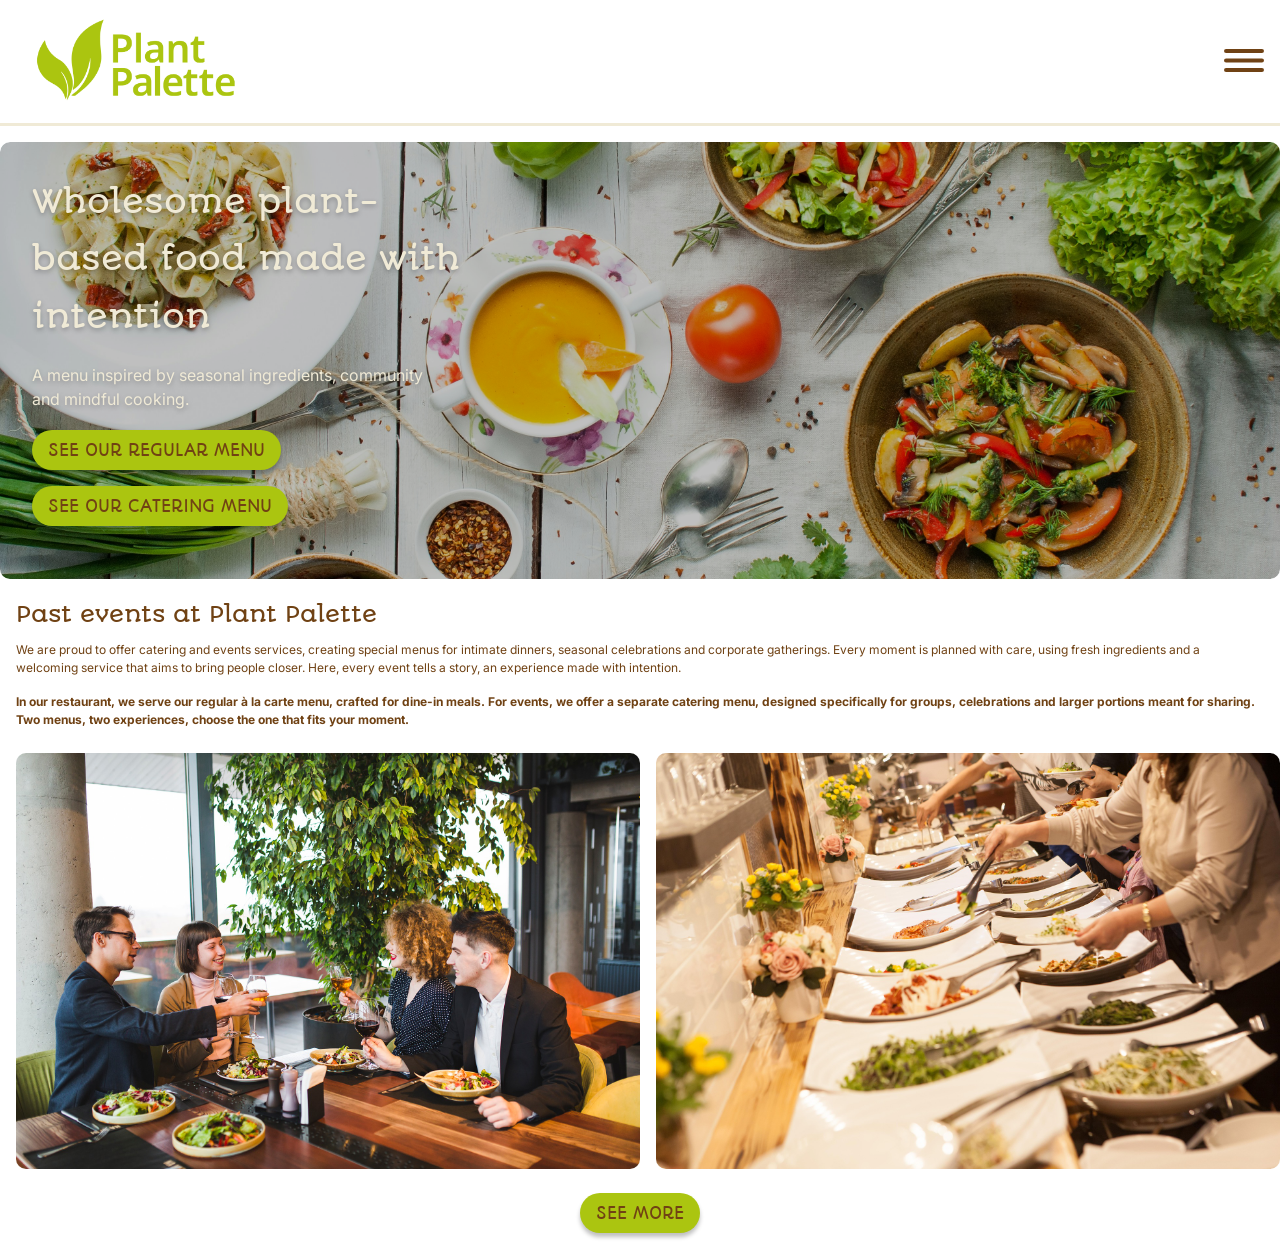
==== index.html @ b38b8239 "events home section with images, texts and button" ====
<!DOCTYPE html>
<html lang="en">
<head>
    <meta charset="UTF-8">
    <meta name="viewport" content="width=device-width, initial-scale=1.0">

    <!-- Fonts from Google Fonts - Autour One and Inter -->
     <link rel="preconnect" href="https://fonts.googleapis.com">
<link rel="preconnect" href="https://fonts.gstatic.com" crossorigin>
<link href="https://fonts.googleapis.com/css2?family=Autour+One&family=Inter:ital,opsz,wght@0,14..32,100..900;1,14..32,100..900&display=swap" rel="stylesheet">

    <!-- CSS Link -->
     <link rel="stylesheet" href="css/main.css">

    <title>Home Page</title>
</head>
<body>
    <!-- HEADER
     LOGO + HAMBURGUER + LINE SECTION DIVIDER 
     -->
    <!-- Organazing the Header Menu for Mobile First wich is a Hamburguer Menu Icon to open the dropdown to the menu for mvoile, the icon I did on Figma as SVG as well the x-button to close the hambuguer -->
    <header class="site-header"> <!-- This is the class for the whole header -->
        <!-- I didn't know how to create the dropdown for my hamburguer menu, so I asked AI and I was insecure because she said to use a checkbox, and then I search on Google other options using details and summary and other one using buttons and a href. I didn't know any either, and I tried the checkbox before and worked exatcly in the way that I wanted, so I keep it.
        What I understand was: it is a box to check something, but on CSS I'll gonna hide the checkbox to do not click on a box, and I gonna label the hamburguer to click and show the dropdown box, and label the "x" to close the dropdown, and I'll style the colour, corners, etc to look like more similar to mine.
        I'm not trying many things this time, what works for me in the way that I want, and if I am understanding the process, I will keep, I hope I would be safe. -->

        <!-- DROPDOWN MENU - HAMBURGUER AND X -->
         <input type="checkbox" id="dropdown-box" class="dropdown-checkbox">

        <!-- Div for the top of the header of the page, when it is logo and the hamburguer icon -->
        <div class="header-top">
            <!-- LOGO -->
             <a href="index.html" class="logo">
                <img src="assets/images/logo-plantpalette.png" alt="Plant Palette Green Logo">
             </a>

            <!-- Hamburguer ICON - for the mobile's menu -->
              <label for="dropdown-box" class="dropdown-open">
                <img src="assets/icons/hamburguer-menu-icon.svg" alt="Hamburguer Icon to open the mobile's menu">
              </label>
        </div>

            <!-- MENU MOBILE -->
             <nav class="mobile-nav">
                <!-- X ICON to close the dropdown that I opened using the hamburguer -->
                 <label for="dropdown-box" class="dropdown-close">
                    <img src="assets/icons/x-button.svg" alt="X Button to close the dropdown menu">
                 </label>

                 <!-- List for the Navigation Menu properly -->
                  <ul>
                    <li><a href="index.html">Home</a></li>
                    <li><a href="#">About</a></li>
                    <li><a href="menu.html">Our Menu</a></li>
                    <li><a href="catering-events.html">Catering & Events</a></li>
                    <li><a href="#">Contact</a></li>
                    <!-- Pages that I put # it is pages that I have in the Menu but they're not designed. The other ones, I linked to their own page. -->
                  </ul>
             </nav>
    </header>

    <!-- HERO BANNER SECTION
     Image Hero + Overlay Black with Opacity + Text on the image + 2 buttons to go to menu page and catering page -->
    <section class="hero">
        <!-- Image of the Hero -->
             <img src="assets/images/hero-home.jpg" alt="A white woden table fill of lots of healthy food bowl and salads and soup and some vegetables">
             
        <div class="hero-content">
    
            <!-- Text of the Hero -->
            <h1>Wholesome plant-based food made with intention</h1>
            <p>A menu inspired by seasonal ingredients, community and mindful cooking.</p>

            <!-- Buttons of the Hero -->
            <div class="hero-buttons">
                <a href="menu.html" class="btn-menu">SEE OUR REGULAR MENU</a>
                <a href="catering-events.html" class="btn-catering">SEE OUR CATERING MENU</a>
            </div>
        </div>
    </section>

    <!-- EVENTS SECTION -->
    <section class="events-section">
        <h2>Past events at Plant Palette</h2>
        <!-- These paragraphs are exceptionally small (12px) -->
        <p class="events-text-regular">We are proud to offer catering and events services, creating special menus for intimate dinners, seasonal celebrations and corporate gatherings. Every moment is planned with care, using fresh ingredients and a welcoming service that aims to bring people closer. Here, every event tells a story, an experience made with intention.</p>
        <p class="events-text-bold">In our restaurant, we serve our regular à la carte menu, crafted for dine-in meals. For events, we offer a separate catering menu, designed specifically for groups, celebrations and larger portions meant for sharing. Two menus, two experiences, choose the one that fits your moment.</p>

        <!-- Images for Events Section -->
         <div class="events-images">
            <img src="assets/images/catering-events1.jpg" alt="A corporate gathering with four people in a wodden table with plates of food">
            <img src="assets/images/catering-events2.jpg" alt="A white table with glass and some entrees plates">
         </div>

        <!-- Button for Events Section -->
        <div class="events-btn-wrapper">
        <a href="catering-events.html" class="btn-events">See more</a>
        </div>
    </section>
</body>
</html>
---- css/main.css ----
/* http://meyerweb.com/eric/tools/css/reset/ 
   v2.0 | 20110126
   License: none (public domain)
*/

html, body, div, span, applet, object, iframe,
h1, h2, h3, h4, h5, h6, p, blockquote, pre,
a, abbr, acronym, address, big, cite, code,
del, dfn, em, img, ins, kbd, q, s, samp,
small, strike, strong, sub, sup, tt, var,
b, u, i, center,
dl, dt, dd, ol, ul, li,
fieldset, form, label, legend,
table, caption, tbody, tfoot, thead, tr, th, td,
article, aside, canvas, details, embed, 
figure, figcaption, footer, header, hgroup, 
menu, nav, output, ruby, section, summary,
time, mark, audio, video {
	margin: 0;
	padding: 0;
	border: 0;
	font-size: 100%;
	font: inherit;
	vertical-align: baseline;
}
/* HTML5 display-role reset for older browsers */
article, aside, details, figcaption, figure, 
footer, header, hgroup, menu, nav, section {
	display: block;
}
body {
	line-height: 1;
}
ol, ul {
	list-style: none;
}
blockquote, q {
	quotes: none;
}
blockquote:before, blockquote:after,
q:before, q:after {
	content: '';
	content: none;
}
table {
	border-collapse: collapse;
	border-spacing: 0;
}
/***********************
END OF CSS RESET  
************************/

/* MY STYLING */
/* I gonna start stablishing the root to create the colour palette that I used on Figma and the fonts and sizes to try to maintain a pattern for the website */
:root{
    /* MY COLOURS */
    --eggplant: #8C3573;
    --avocado: #ABC510;
    --pumpkin: #FF991C;
    --beige: #F0EAD6;
    --brown: #704214;

    /* MY FONTS (FAMILIES) */
    --font-heading: "Autour One", serif;
    --font-body: "Inter", sans-serif;

    /* FONT SIZES (for Mobile Version) based on my Figma Design
    I found the values in px on Figma and I converted in a Website that I found on Google to put them into rem */
    /* HEADING SIZES */
    --fs-h1: 2rem; /* 32px */
    --fs-h2: 1.375rem; /* 22px */
    --fs-h3: 1.25rem; /* 20px */
    --fs-h4: 1rem; /* 16px */

    /* BODY TEXT SIZES */
    --fs-body: 1rem; /* 16px */ /* For some paragraphs because varies based on the size of the screen */
    --fs-body-small: 0.75rem; /* 12px */

    /* BUTTON SIZES */
    --fs-button: 1rem; /* 16px */ /* There are some buttons in my page what I needed to put smaller that's why there're 2 different sizes of the font-button */
    --fs-button-small: 0.75rem; /* 12px */
}

/* Setting the sizes and colours, the characteristics of the text based on my Figma design */
body{
    font-family: var(--font-body);
    font-size: var(--fs-body);
    color: var(--brown);
    background-color: white;
}

h1{ /* The H1 I just used for the text in the overlay for the hero banner image */
    font-family: var(--font-heading);
    font-size: var(--fs-h1);
    color: var(--beige);
}

/* Most of the others "h" is brown, but there are some specific points that is beige, and for this I gonna do in the point specifically, but since most of them are brown i gonna set it up as brown */
h2{
    font-family: var(--font-heading);
    font-size: var(--fs-h2);
    color: var(--brown);
}

h3{
    font-family: var(--font-heading);
    font-size: var(--fs-h3);
    color: var(--brown);
}

h4{
    font-family: var(--font-heading);
    font-size: var(--fs-h4);
    color: var(--brown);
}

/* I have 2 different types of paragraphs, in some cases they're body-small and other cases they're just body. I choose to put as body (16px) to pick the specific sections that I used 12px to change in that section  */
p{
    font-family: var(--font-body);
    font-size: var(--fs-body);
    color: var(--brown);
}

/* HEADER - MENU NAV */
/* Styling the Dropdown Menu */
.dropdown-checkbox{
    display: none; /* To hide the checkbox */
}

.header-top{
    display: flex; /* To put the items in a row because flex as a default is a row. So at this point the logo and the hamburguer are in the same row */
    justify-content: space-between;
    align-items: center;
    padding: 1rem;
}

.dropdown-open img{ /* Adjusting the size of the hamburguer icon */
    width: 40px;
    height: auto;
    cursor: pointer;
}

.logo img{ /* Adjusting the size of the logo */
    width: 240px;
    height: auto;
}

/* Setting the nav-menu "inside" of the hamburguer with it own features like colours and text */
.mobile-nav{
    position: fixed; /* This is to fix the menu to do not scroll with the page */
    top: -100%; /* starts out of the screen and comes from the top like "hidding" */
    right: 0; /* to maintain it on the right side because the icon is there */
    width: 40%; /* the size of the box */
    height: auto; /* Adjust automatically based on the text inside */
    background-color: var(--brown);
    padding: 2rem 1.5rem;
    display: flex;
    flex-direction: column;
    gap: 1.5rem;
    transition: top 0.3s ease-in-out; /* top means the transition comes from the top sliding vertically */
    z-index: 999999; /* When I finished my Hero Section and tried the hamburguer, it was behind the hero, so I put a z-index in a higher number to tell that menu is in front of everything in the world */
}

#dropdown-box:checked ~ .mobile-nav { /* This means when this id is checked the dropdown has to show the sibling .mobile-nav which comes after the dropdown-box. It's like: when the checkbox is checked, slect the sibiling .mobile-nav to appear */
    top: 0; /* The direction of the menu. Here I have to say that the top that I hidded above (top: -100%) needs to come and show from and stayed at the top */
}

/* Adjusting the text of the nev inside of the box according to the Figma Design */
.mobile-nav ul li a{
    display: block; /* To make this thing behaves like a block */
    color: var(--beige);
    font-family: var(--font-heading);
    font-size: var(--fs-h4);
    text-decoration: none; /* To remove the underline default for nav links */
    text-transform: uppercase;
    padding: 1rem 0; /* The space between the elements inside of the box */
    border-bottom: 2px solid var(--beige); /* The lines between the text like I have in my design */
    text-align: left;
}

.mobile-nav {
    border-radius: 0 0 8px 8px; /* to put the border in the bottom of the box rounded */
}

.dropdown-close{
    display: flex;
    justify-content: flex-end;
    cursor: pointer; /* I noticed that just the X wasn't showing the little hand to indicate that's clicable, so I did the same thing that I did for the hamburguer */
}

header {
    border-bottom: 3px solid var(--beige); /* I have a line to divide the sections but this line belongs to the header because for me in the designer means finished the header to start the body of the website */
}


/* HERO BANNER SECTION */
.hero{
    position: relative; /* This is my reference point, that's why is relative, for the things that becomes after are relative to this one */
    width: 100%;
    overflow: hidden; /* To maintain everything inside of the border-radius just to avoid things scape */
    border-radius: 10px;
    margin-top: 1rem; /* To give some space between the section and the line of the header */
}

.hero img {
    width: 100%; /* to fill the whole space of the section */
    height: 437px; /* this values were based on my Figma design values */
    object-fit: cover; /* To fill the entire space even if it means to cut a little bit the image, maintain things proporcional */
    object-position: center; /* Once I did obect-fit:cover I have to tell how or where to cut, so this means to cut equally both sides */
    display: block;
    position: relative;
    z-index: 0;
}

/* HERO OVERLAY */
.hero::before{
    content: "";
    position: absolute; /* This absolute is related to the position:relative I did above */
    inset: 0;
    background-color: rgba(0, 0, 0, 0.25); /* Based on my Figma design my overlay is black with a 25% of opacity */
    z-index: 1; /* To keep the overlay in front of the image */
    border-radius: inherit; /* To pick the radius that I did before */
}

/* HERO TEXT */
.hero-content{
    position: absolute;
    inset: 0; /* To set the place of the element and tell where it is, but only works when has a position defined */
    z-index: 2;
    padding: 2rem;
}

.hero-content h1 {
    font-family: var(--font-heading);
    font-size: var(--fs-h1);
    line-height: 1.8; /* to give some space between lines */
    margin-bottom: 1rem; /* space between h1 and the p that comes after */
    color: var(--beige);
    max-width: 28rem; /* To avoid the text becames too wide */
    text-shadow: 0 2px 5px rgba(0, 0, 0, 0.25); /* To put the drop shadow as I have on Figma, my values are Y = 2, Blur = 5 and Black opacity in 25% */
}

.hero-content p {
    color: var(--beige);
    font-size: 1rem;
    line-height: 1.5;
    margin-bottom: 1.2rem; /* the space between the paragraph and the buttons that comes after */
    max-width: 26rem; /* To avoid the text becames too wide */
    text-shadow: 0 2px 5px rgba(0, 0, 0, 0.25); /* To put the drop shadow as I have on Figma, my values are Y = 2, Blur = 5 and Black opacity in 25% */
}

/* HERO BUTTONS */
.hero-buttons {
    display: flex;
    flex-direction: column; /* To adjust the buttons to become one above the other, it was one beside the other befor */
    gap: 1rem; /* the space between buttons */
}

.btn-menu,
.btn-catering {
    display: inline-block; /* To maintain the element in the same line to do not broke to another line instead */
    background-color: var(--avocado);
    color: var(--brown);
    padding: 0.75rem 1rem;
    width: fit-content; /* I tried to change the X axis on padding but didn't work so I did this to keep the size of the button accordingly to the text inside */
    border-radius: 50px;
    font-family: var(--font-heading);
    text-transform: uppercase; /* I know it's already uppercase on html but i prefer to be safe and organized */
    text-align: left;
    text-decoration: none;
    box-shadow: 0 4px 4px rgba(0,0,0,0.25);
}

.btn-menu:hover{
    background-color: var(--beige);
}

.btn-catering:hover{
    background-color: var(--beige);
}

/* PAST EVENTS AT PLANT PALETTE */
.events-section {
    padding: 1.5rem 1rem; /* This creates space in the top of the section and in the left and right side */
}

.events-section h2 {
    margin-bottom: 1rem; /* The space between the h2 and the p after */
}

.events-text-regular {
    font-size: var(--fs-body-small); /* This is the size of this exceptional paragraph (12px) */
    line-height: 1.5; /* I did this to enhance the readibility */
    margin-bottom: 1rem; /* The space between paragraphs */
    color: var(--brown); 
}

.events-text-bold {
    font-size: var(--fs-body-small); /* This is the size of this exceptional paragraph (12px) */
    font-weight: 700; /* This part of the paragraph is bold that's why I did 700 */
    line-height: 1.5;
    margin-bottom: 1.5rem; /* The space between the end of this paragraph and the picture */
    color: var(--brown);
}

/* I know in my prototypes I have an arrow in the both sides to indicate that would be a slide and the arrows supposed to be a button when you clicked slides to the others pictures, I kind knew I can do that with something in Bootstrap but I wasn't safe and also I was afraid to don't finish the whole assignment, so I choose to do the content properly and these details if I have time I'll include, but if I don't, at least I have mostly of my design coded */
.events-images {
    display: flex; /* To put the images beside each other */
    gap: 1rem;
    margin-bottom: 1.5rem;
}

.events-images img {
    width: 50%;
    height: auto;
    border-radius: 10px;
    object-fit: cover;
}

/* For the buttons I just copy and paste the previous one that I did before to maintain the pattern of them */
.btn-events {
    display: inline-block;
    background-color: var(--avocado);
    color: var(--brown);
    padding: 0.75rem 1rem;
    width: fit-content;
    border-radius: 50px;
    font-family: var(--font-heading);
    text-transform: uppercase;
    text-decoration: none;
    box-shadow: 0 4px 4px rgba(0,0,0,0.25); /* All of my buttons has a drop shadow with this values on Figma */
}

.btn-events:hover {
    background-color: var(--beige);
    color: var(--brown);
}

/* I tried to align the button in the center in the .btn-events but didn't work, I tried doing same thing on .events-section but made all the section centered as I imagined, so I choose to create a div on html to envolve just the buttons and align center like I did below */
.events-btn-wrapper{
    text-align: center;
}
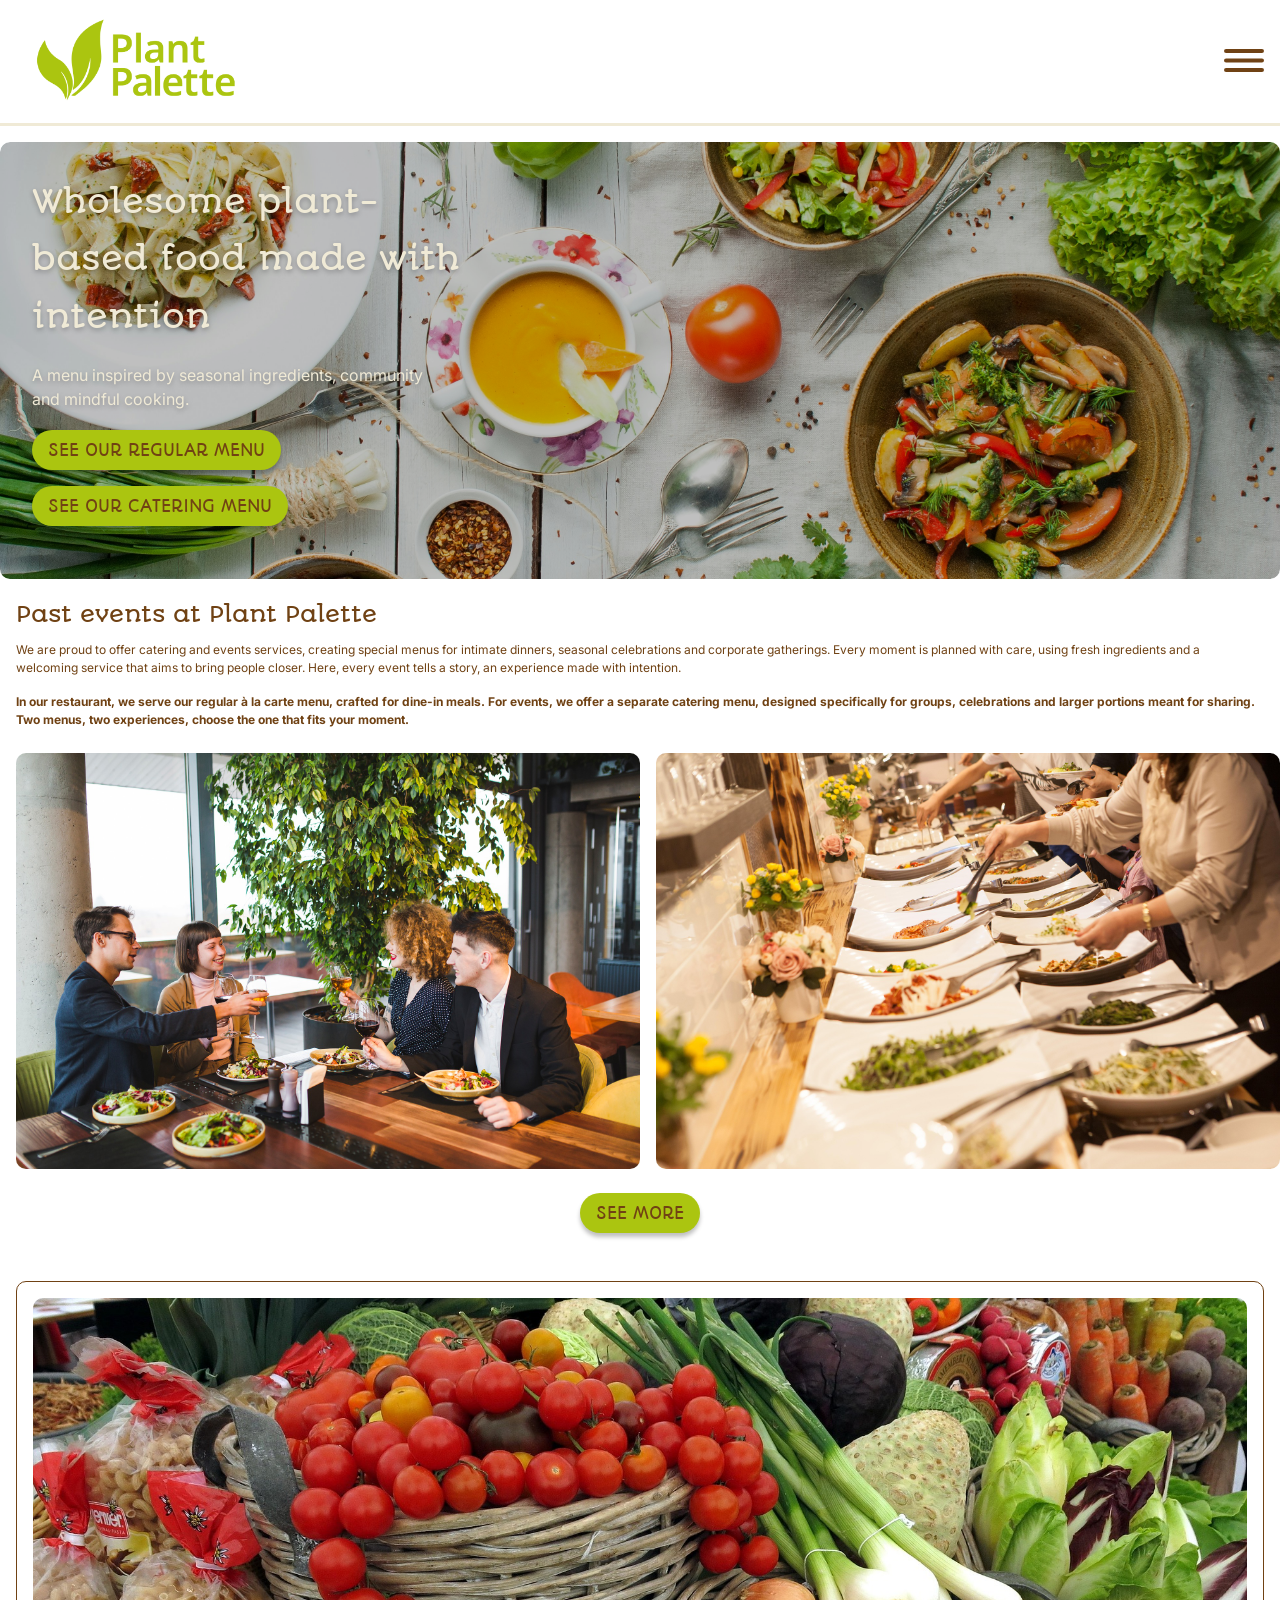
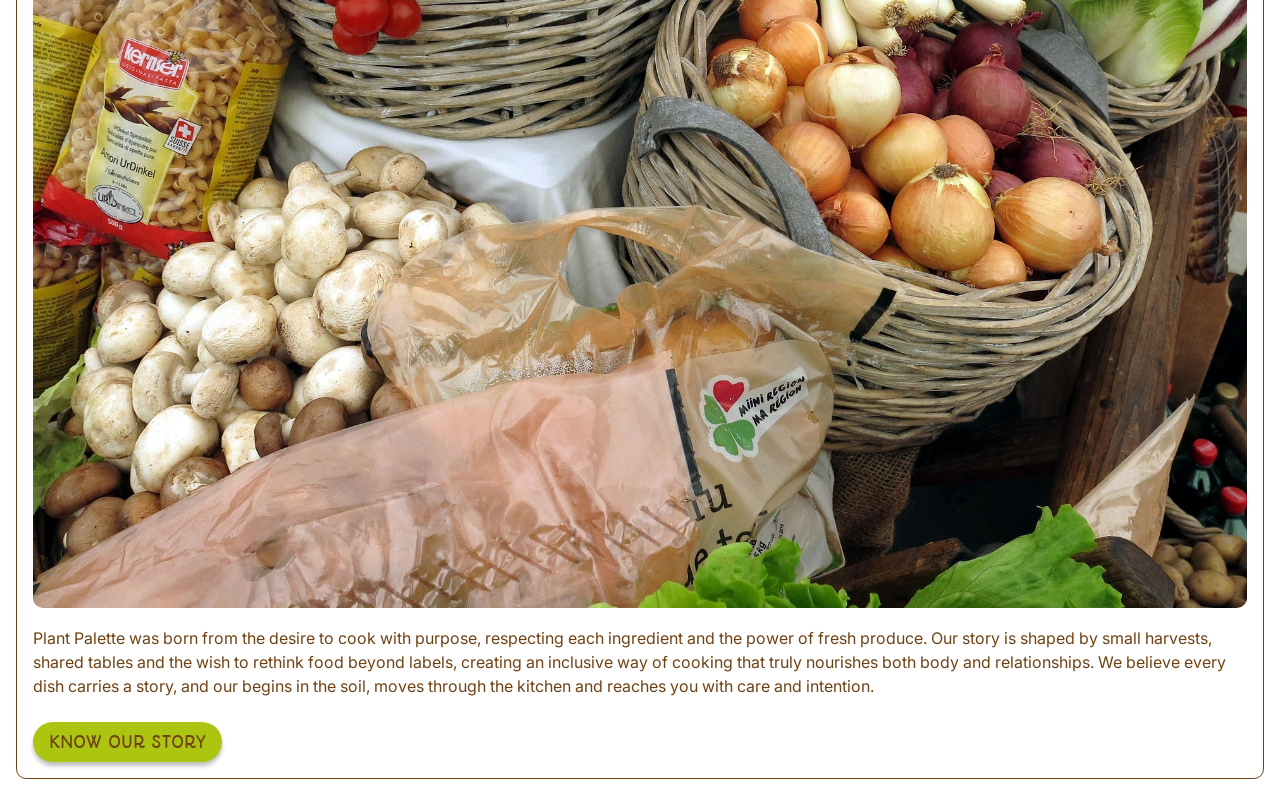
==== commit 0dccaeaa: "about box in the home page with an image and button inside a box" ====
--- a/index.html
+++ b/index.html
@@ -97,5 +97,18 @@
         <a href="catering-events.html" class="btn-events">See more</a>
         </div>
     </section>
+
+    <!-- ABOUT SECTION -->
+    <!-- There's no about page so the button that has in this section doesn't go anywhere, but this box is a "pretend" of a text to go to about if I had one -->
+    <section class="about-section">
+        <div class="about-box">
+            <img src="assets/images/about-image.jpg" alt="Fresh vegetables in baskets and plastic bags" class="about-image">
+
+            <p class="about-text">Plant Palette was born from the desire to cook with purpose, respecting each ingredient and the power of fresh produce. Our story is shaped by small harvests, shared tables and the wish to rethink food beyond labels, creating an inclusive way of cooking that truly nourishes both body and relationships. We believe every dish carries a story, and our begins in the soil, moves through the kitchen and reaches you with care and intention.</p>
+
+            <a href="#" class="btn-about">Know our story</a> <!-- There is a # because there's no about page so this button expecifically doesn't go to anywhere -->
+        </div>
+    </section>
+
 </body>
 </html>
--- a/css/main.css
+++ b/css/main.css
@@ -339,4 +339,49 @@
 /* I tried to align the button in the center in the .btn-events but didn't work, I tried doing same thing on .events-section but made all the section centered as I imagined, so I choose to create a div on html to envolve just the buttons and align center like I did below */
 .events-btn-wrapper{
     text-align: center;
+}
+
+/* ABOUT BOX
+There's no about page, but I did this box in the home pretending, like, if I have an about page this section is related to it. So I did a box, and inside this box an image telling about the producers, values and misson of the company very briefly and a button to go to the about if I had one */
+.about-section {
+    padding: 1.5rem 1rem;
+}
+
+.about-box {
+    border: 1px solid var(--brown);
+    border-radius: 10px;
+    padding: 1rem;
+}
+
+.about-image {
+    width: 100%;
+    height: auto;
+    border-radius: 10px;
+    margin-bottom: 1rem;
+    object-fit: cover;
+}
+
+.about-text {
+    font-size: var(--fs-body); /* The font that has 16px */
+    color: var(--brown);
+    line-height: 1.5; /* All these values I tried to keep the same. I don't remember what exactly I used on Figma, but here I'm just trying and which fits better I keep */
+    margin-bottom: 1.5rem;
+}
+
+.btn-about { /* The button I just copy and paste what I did before because they all the same */
+    display: inline-block; /* Tells the button to behave as an inline element, just use the space that they need to, without strethcing */
+    background-color: var(--avocado);
+    color: var(--brown);
+    padding: 0.75rem 1rem;
+    width: fit-content; /* I did this to maintain the button in the size of the text (content) inside. To fit the size based on the content */
+    border-radius: 50px;
+    font-family: var(--font-heading);
+    text-transform: uppercase;
+    text-decoration: none;
+    box-shadow: 0 4px 4px rgba(0,0,0,0.25); /* All of my buttons has a drop shadow with this values on Figma */
+}
+
+.btn-about:hover {
+    background-color: var(--beige);
+    color: var(--brown);
 }
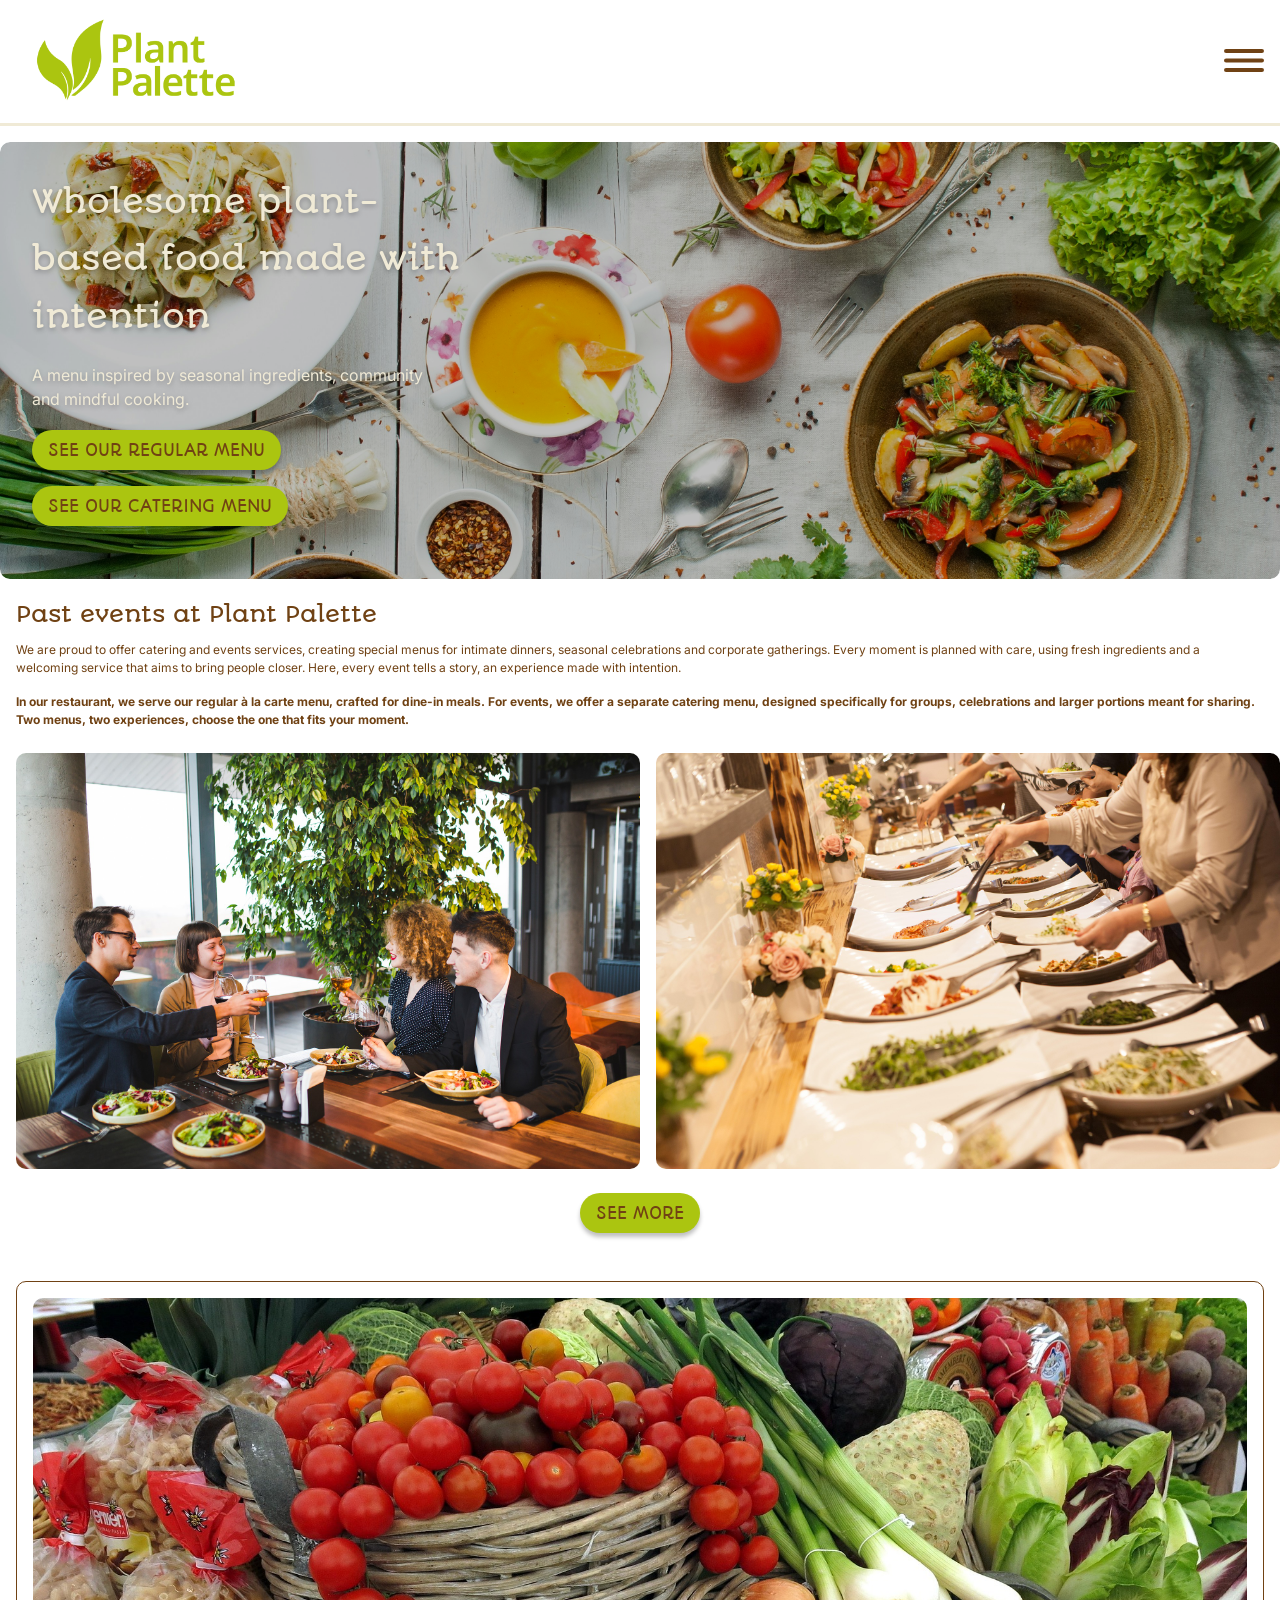
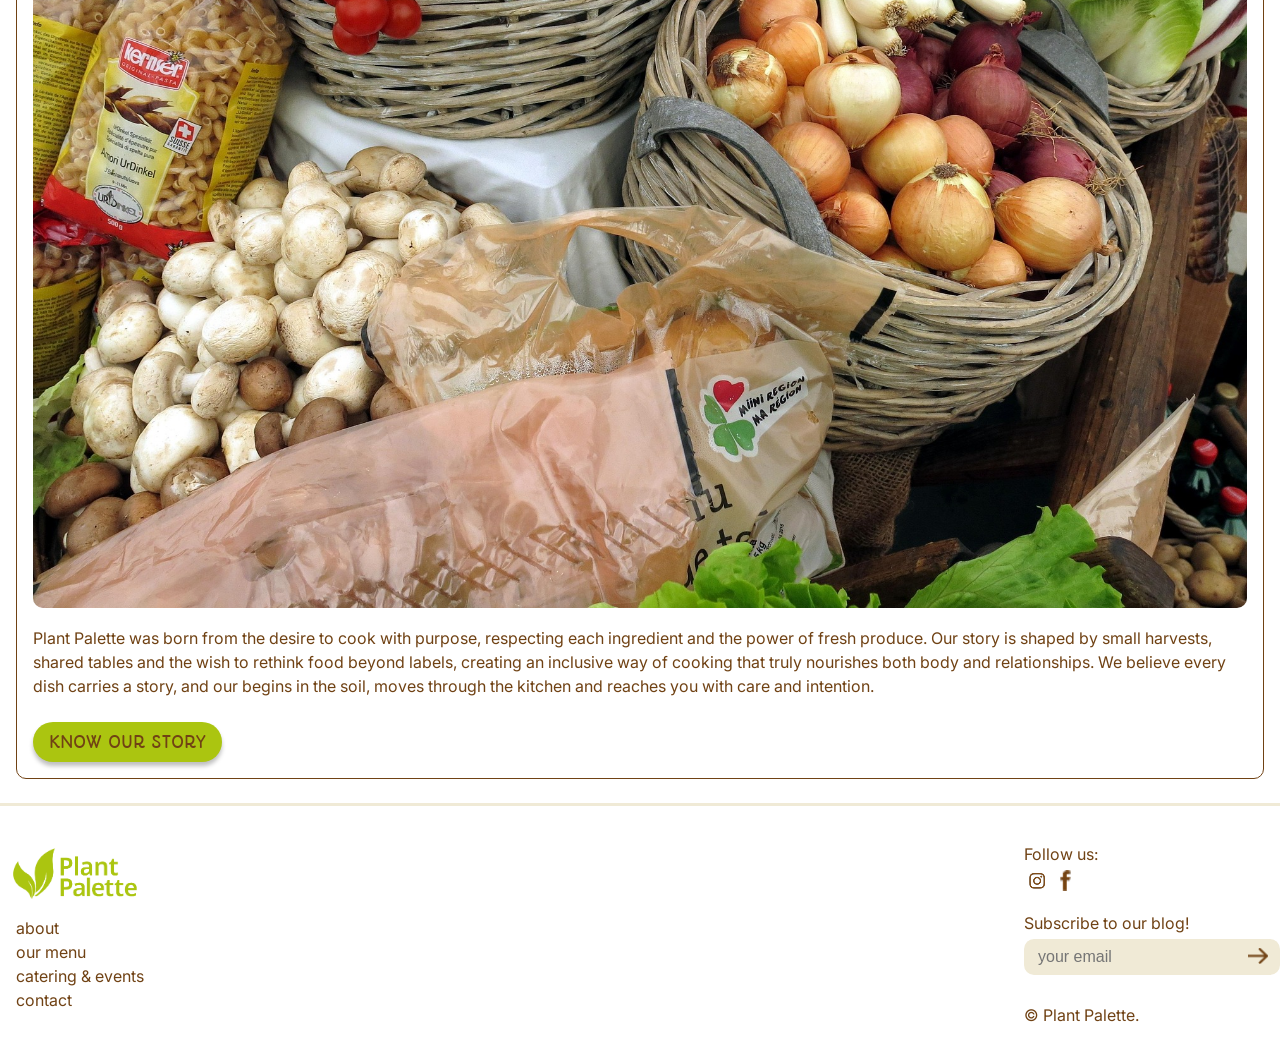
==== commit 717b1c3f: "footer section and I add new png icons from figma for social media icons and an arrow as a button" ====
--- a/index.html
+++ b/index.html
@@ -110,5 +110,51 @@
         </div>
     </section>
 
+    <footer class="footer">
+        <div class="footer-divider"></div> <!-- The line that I created to divide the sections -->
+
+        <div class="footer-content">
+            <!-- LEFT SIDE - FOOTER -->
+            <div class="footer-left">
+            <!-- Things that goes to the left size of the footer -->
+            <a href="index.html">
+            <img src="assets/images/logo-plantpalette.png" alt="Plant Palette Green Logo" class="footer-logo">
+            </a> <!-- I did this anchor tag envolving the image to linked the home page to the logo, so when you click in the logo goes to the home page -->
+
+            <nav class="footer-menu">
+                <!-- I don't have home on my Figma because the home is when you click in the logo -->
+                <a href="#">about</a>
+                <a href="menu.html">our menu</a>
+                <a href="catering-events.html">catering & events</a>
+                <a href="#">contact</a>
+                <!-- Pages that I put # it is pages that I have in the Menu but they're not designed. The other ones, I linked to their own page. -->
+            </nav>
+            </div>
+
+            <!-- RIGHT SIDE - FOOTER -->
+            <div class="footer-right">
+                <p class="footer-follow">Follow us:</p>
+
+                <div class="footer-social">
+                    <!-- Instagram Icon and Link -->
+                    <a href="https://www.instagram.com/" target="_blank"></a>
+                    <img src="assets/icons/instagram-icon.png" alt="Instagram brown icon" class="social-icon">
+                    <!-- Facebook Icon and Link -->
+                    <a href="https://www.facebook.com/" target="_blank"></a>
+                    <img src="assets/icons/facebook-icon.png" alt="Facebook brown icon" class="social-icon">
+                </div>
+
+                <!-- Subscribe bar -->
+                 <p class="footer-subscribe-title">Subscribe to our blog!</p>
+                 <div class="footer-subscribe-box">
+                    <input type="email" placeholder="your email" class="footer-input">
+                    <button class="footer-submit">
+                        <img src="assets/icons/arrow-btn.png" alt="Brown arrow to submit" class="arrow-icon">
+                    </button>
+                 </div>
+                 <p class="footer-copy">© Plant Palette.</p>
+            </div>
+        </div>
+    </footer>
 </body>
 </html>
--- a/css/main.css
+++ b/css/main.css
@@ -384,4 +384,101 @@
 .btn-about:hover {
     background-color: var(--beige);
     color: var(--brown);
+}
+
+/* FOOTER */
+/* The line to divide the sections */
+.footer-divider{
+    border-bottom: 3px solid var(--beige); /* The same I did in the header because it's the same line */
+    margin-bottom: 1.5rem; /* To create some space between the line and the content in the footer */
+}
+
+/* LEFT SIDE - FOOTER */
+.footer-logo {
+    width: 150px; /* I tried the sizes manually and what looks similar I keep */
+    height: auto;
+    margin-bottom: 1rem;
+}
+
+.footer-menu a {
+    display: block; /* to make one after another */
+    font-size: 16px;
+    color: var(--brown);
+    text-decoration: none;
+    margin-bottom: 0.5rem;
+    margin-left: 1rem; /* To align a little bit in the right with the logo image */
+    transition: color 0.3s ease; /* To animate a little bit the hover state when the mouse comes and smoothly transition from brown to green */
+}
+
+.footer-menu a:hover {
+    color: var(--avocado); /* hover green */
+}
+
+/* RIGHT SIDE - FOOTER */
+.footer-follow {
+    color: var(--brown);
+    font-size: var(--fs-body);
+    margin-bottom: 0.5rem;
+}
+
+.footer-social {
+    display: flex;
+    gap: 0.2rem; /* The space between the icons*/
+    margin-bottom: 1.5rem;
+}
+
+.social-icon {
+    width: 21px;
+    height: auto;
+    cursor: pointer;
+    transition: opacity 0.3s ease; /* I did this transition when the hover is activated the opacity reduces a little bit */
+}
+
+.social-icon:hover {
+    opacity: 0.7;
+}
+
+.footer-subscribe-title {
+    color: var(--brown);
+    font-size: var(--fs-body);
+    margin-bottom: 0.5rem;
+}
+
+.footer-subscribe-box {
+    background-color: var(--beige);
+    border-radius: 10px;
+    padding: 0.5rem 0.75rem;
+    display: flex; /* To put my input and my arrow button beside each other */
+    align-items: center;
+    gap: 0.5rem;
+    width: fit-content;
+    margin-bottom: 2rem;
+}
+
+.footer-input {
+    border: none;
+    background: transparent; /* To make the box of the input of the email transparent to use just the beige box as the input box */
+    font-size: var(--fs-body);
+    outline: none;
+}
+
+.footer-submit { /* To remove the box around the arrow to keep just the brown arrow as a button to submit the form */
+    background: none; 
+    border: none;
+    cursor: pointer;
+    padding: 0;
+}
+
+.arrow-icon {
+    width: 20px; 
+    height: auto;
+}
+
+/* Putting them beside each other */
+.footer-content {
+    display: flex; /* To put them in the same row beside each other according left and right side as I did to organize my divs on html */
+    justify-content: space-between;
+    align-items: flex-start;
+    gap: 1rem;
+    padding: 1rem 0;
 }
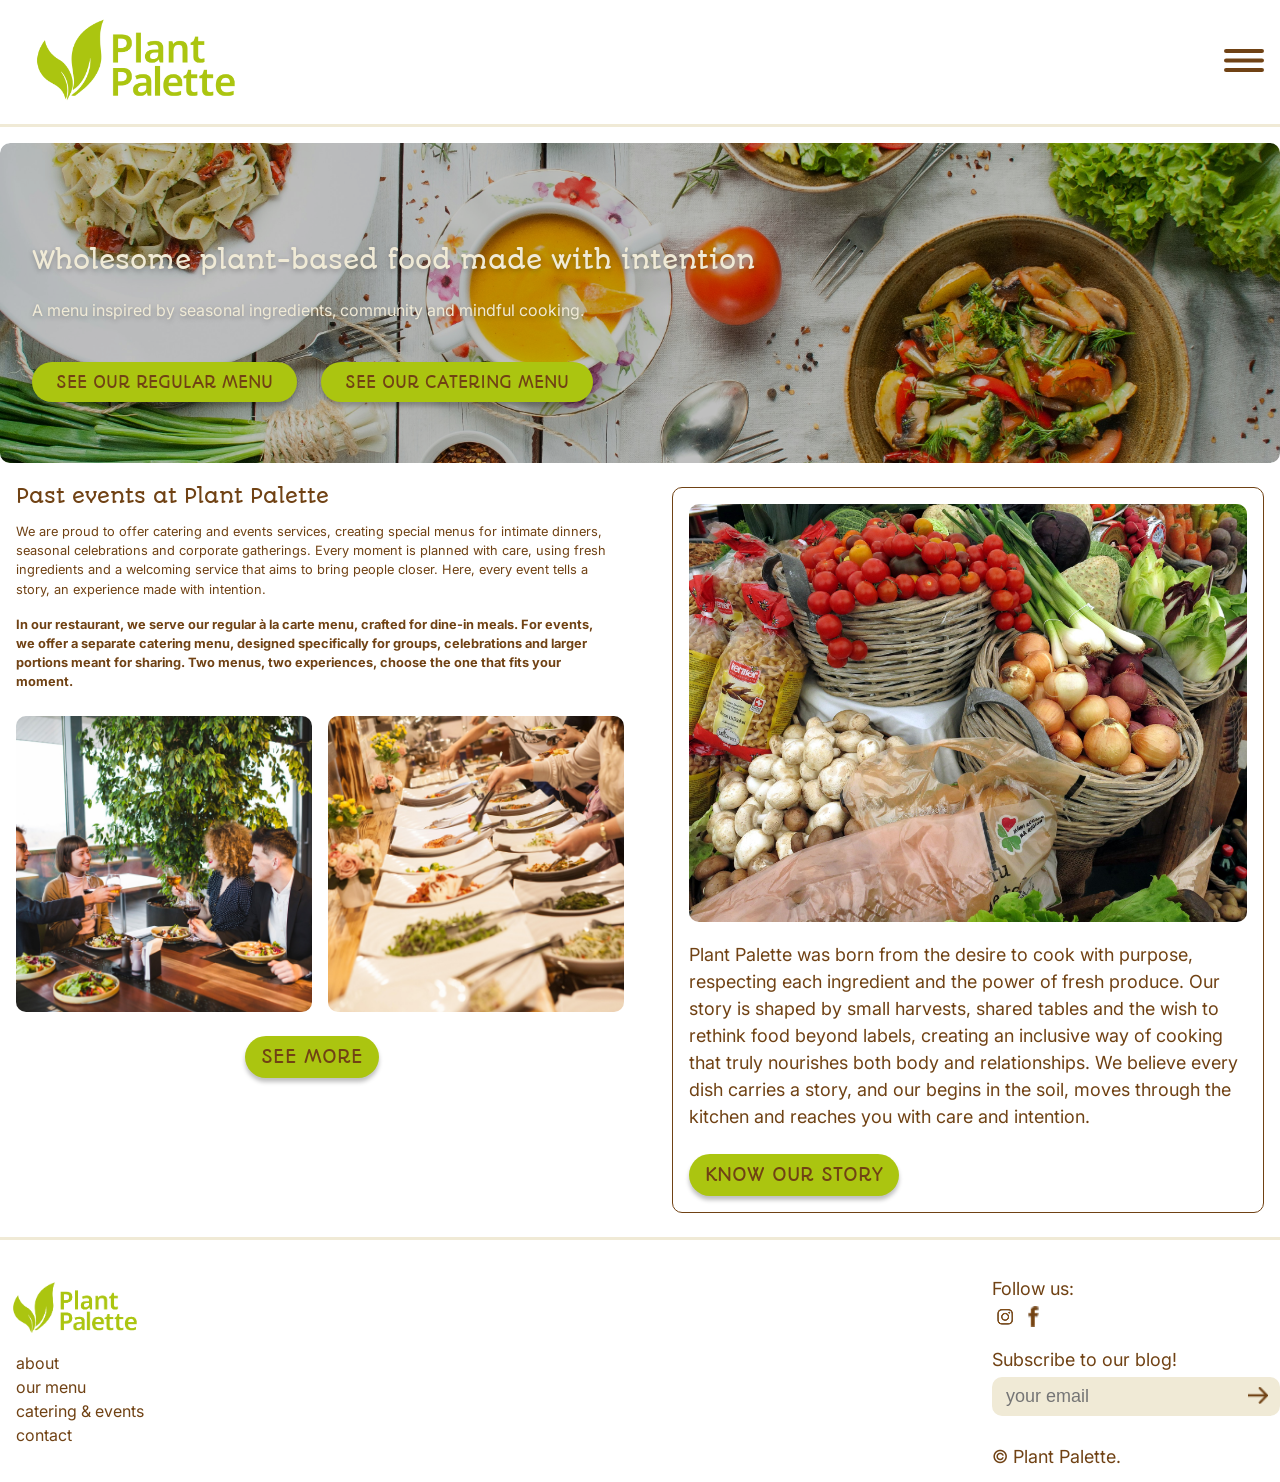
==== commit 37ba528e: "2nd column for the about section in the event-about grid" ====
--- a/index.html
+++ b/index.html
@@ -79,7 +79,9 @@
         </div>
     </section>
 
-    <!-- EVENTS SECTION -->
+    <!-- EVENTS + ABOUT SECTION -->
+     <!-- When I was doing the media query for tablet I had a tough moment to grid in 2 columns both, so I did a wrapper to join both in the same section and menage this -->
+    <section class="events-about-wrapper">
     <section class="events-section">
         <h2>Past events at Plant Palette</h2>
         <!-- These paragraphs are exceptionally small (12px) -->
@@ -109,7 +111,9 @@
             <a href="#" class="btn-about">Know our story</a> <!-- There is a # because there's no about page so this button expecifically doesn't go to anywhere -->
         </div>
     </section>
+    </section>
 
+    <!-- FOOTER MENU -->
     <footer class="footer">
         <div class="footer-divider"></div> <!-- The line that I created to divide the sections -->
 
--- a/css/main.css
+++ b/css/main.css
@@ -481,4 +481,519 @@
     align-items: flex-start;
     gap: 1rem;
     padding: 1rem 0;
+}
+
+/**************
+   MENU PAGE
+***************/
+/* HERO SECTION */
+.menu-hero {
+    padding: 0 1rem; /* some space on the left and right side */
+    margin-top: 1rem; /* space in the top of the image, between the end of the line and the beginning of the image */
+}
+
+.menu-hero-image {
+    width: 100%;
+    height: 437px;/* I found this value on my figma design. At first didn't work because the image was kind of distorted, so I did object-fit to cut the image as need to fit in the size that I wanted to */
+    object-fit: cover;
+    border-radius: 10px; 
+    display: block;
+}
+
+/* MENU SECTION
+TITLE AND SUBTITLE 
+ICONS */
+.menu-section {
+    padding: 0 1rem; /* spaces on the left and right */
+    margin-top: 1.5rem;
+}
+
+.menu-subtitle {
+    text-align: center;
+    font-size: var(--fs-h2);
+    color: var(--brown);
+    margin-bottom: 1rem;
+}
+
+.menu-title {
+    font-size: var(--fs-h1); 
+    color: var(--brown);
+    margin-bottom: 1rem;
+    text-align: left; /* It was already aligned to the left but I prefer to put just to be safe, something could happens in coding and scares me so I prefer to be safe than sorry */
+}
+
+/* ICONS ROW PART */
+.menu-icons-row {
+    display: flex;
+    flex-direction: column; /* to put the icons in like two of them in one line, and the other two below */
+    gap: 0.5rem;
+}
+
+.menu-icons-line {
+    display: flex;
+    gap: 1rem;
+    margin-bottom: 0.5rem; /* space between the lines of the icons */
+}
+
+.menu-icon-item,
+.menu-icon-item2 {
+    display: flex;
+    align-items: center;
+    gap: 0.25rem;
+}
+
+.menu-icon-item img {
+    width: 30px;   /* I choose the value based on what looks similar to me */
+    height: auto;
+}
+
+.menu-icon-item2 img { /* Also I created a different class for the group of gf and nf because on my Figma this ones are smaller than the others, so they're not the same size, so to adjust this manually I prefered to separate them in different classes */
+    width: 39px;   /* I choose the value based on what looks similar to me. */
+    height: auto;
+}
+
+.menu-icon-label {
+    font-size: var(--fs-body);
+    color: var(--brown);
+}
+
+/* MENU CARDS */
+/* CARD 1 */
+
+/* BOX OF THE CARD */
+.menu-card {
+    background-color: white;
+    border-radius: 10px;
+    padding: 1rem;
+    display: flex;
+    gap: 0.75rem;
+    box-shadow: 2px 2px 2px 4px rgba(242, 211, 181, 0.4); /* light beige based on the figma design. I was increasing/decreasing the px based on what looked similar to me and makes the box more noticeable */
+    margin-bottom: 1.5rem;
+    margin-top: 1.5rem;
+    margin-left: 1rem;
+    margin-right: 1rem; /* Sometimes my padding works for space on the left and right, but sometimes don't, also I never remember which value is what, I do them by trying and see what happens but it's hard to me to memorize so for this case I choose to put margin-left/right/top/bottom because it's more clear to me */
+}
+
+.menu-card-image-wrapper {
+    position: relative;
+}
+
+.menu-card-image {
+    width: 150px; /* I adjust according I thought was similar, trying different values until I found one that I liked */
+    height: 150px; /* same here but in my wireframes the images are more rectangle than square, but I couldn't figure it out so I did as a square because fits better to the box */
+    object-fit: cover;
+    border-radius: 10px; /* Based on my figma design */
+}
+
+.menu-card-icons {
+    position: absolute;
+    top: 6px;
+    right: 6px;
+    display: flex;
+    gap: 0.2px; /* The space between the icons */
+    filter: drop-shadow(0px 4px 4px rgba(0,0,0,0.25)); /* To create the drop-shadow around the icons */
+}
+
+.menu-card-icons img {
+    width: 20px; /* The size of my icons were based on what I tought was similar to the wireframe */
+    height: auto;
+}
+
+.menu-card-content {
+    flex: 1; /* To fit the content in the spare space, like the image is in one side, and there's a space that need to occupy so that's what this does */
+    display: flex;
+    flex-direction: column; /* to adjust the content in two columns, when the text is in a vertical column in the right side of the box */
+    justify-content: space-evenly; /* distributes the space equally, I think I used this on my figma that's why I did here */
+}
+
+.menu-card-title {
+    font-size: var(--fs-h4);
+    color: var(--brown);
+}
+
+.menu-card-description {
+    font-size: var(--fs-body); /* In my wireframes the font for the <p> is 12px but here it's too small so I kept that in 16px because looks better to me*/
+    color: var(--brown);
+    margin-top: 0.25rem;
+}
+
+.menu-card-info {
+    display: flex; /* To put the calories and price in the same line */
+    justify-content: space-between;
+    align-items: center;
+}
+
+.menu-card-calories {
+    font-size: var(--fs-body);
+    color: var(--brown);
+}
+
+.menu-card-price {
+    font-size: var(--fs-body);
+    font-weight: 700;
+    color: var(--pumpkin);
+}
+
+/* Vegan Icon for the Card2 because the size of the vegan icon is different than the others I don't know why */
+.menu-card-icons img:first-child{
+    width: 16px;
+    height: auto;
+}
+
+/* BUTTON BACK
+I copied the properties from the others buttons here and just changed the class to apply the tags properly */
+.menu-back-btn { /* The button I just copy and paste what I did before because they all the same */
+    display: block; /* Fot the other buttons was inline-block but for this I did block because I wanted to align center using margin: auto to put the button in the center of the page */
+    margin: 1rem auto;
+    background-color: var(--avocado);
+    color: var(--brown);
+    padding: 0.75rem 2.5rem; /* I changed the padding to increase the size in the x axis for the button to look like more to the button in the wireframe */
+    width: fit-content; /* I did this to maintain the button in the size of the text (content) inside. To fit the size based on the content */
+    border-radius: 50px;
+    font-family: var(--font-heading);
+    text-transform: uppercase;
+    text-decoration: none;
+    box-shadow: 0 4px 4px rgba(0,0,0,0.25); /* All of my buttons has a drop shadow with this values on Figma */
+}
+
+.menu-back-btn:hover{
+    background-color: var(--beige);
+    color: var(--brown);
+}
+
+/**************************
+   CATERING & EVENTS PAGE
+***************************/
+/* HERO SECTION - Beige Background and Titles and descriptive text */
+.catering-hero {
+    background-color: var(--beige); /* the beige rectangle behind the text */
+    padding: 3rem 1.5rem; /* the space inside of the beige rectangle */
+}
+
+/* Catering & Events */
+.catering-title {
+    font-size: var(--fs-h1);
+    color: var(--brown);
+    margin-bottom: 1.5rem;
+}
+
+.catering-intro {
+    font-size: var(--fs-body);
+    color: var(--brown);
+    margin-bottom: 2rem;
+}
+
+/* How it works */
+.catering-subtitle {
+    font-size: var(--fs-h2);
+    color: var(--brown);
+    margin-bottom: 1.5rem;
+}
+
+.catering-option {
+    margin-bottom: 1.5rem;
+}
+
+.catering-option-title {
+    font-weight: 700;
+    font-size: var(--fs-body);
+    color: var(--brown);
+    margin-bottom: 0.25rem;
+}
+
+.catering-option-text {
+    font-size: var(--fs-body);
+    color: var(--brown);
+}
+
+/* EVENT GALLERY SECTION */
+.event-gallery {
+    padding: 1.5rem 1rem; /* To give some space for the image on the left and right */
+}
+
+.event-gallery-image {
+    width: 100%;
+    border-radius: 10px; /* The corner radius I'm using the values that I have on Figma */
+    display: block;
+    margin-bottom: 1rem; /* The space between the end of the image and the button */
+}
+
+.event-gallery-btn { /* The button I just copy and paste what I did before because they all the same */
+    display: block;
+    width: fit-content; /* because the button is fitting with the content, it doesn't expand in the whole line, so helps the margin-left: auto works */
+    margin-left: auto; /* This is what makes the button goes to align to the right side of the image because, it is a block (display:block), so margin left push the button to the spare space */
+    background-color: var(--avocado);
+    color: var(--brown);
+    padding: 0.75rem 1rem;
+    border-radius: 50px;
+    font-family: var(--font-heading);
+    text-transform: uppercase;
+    text-decoration: none;
+    box-shadow: 0 4px 4px rgba(0,0,0,0.25);
+}
+
+.event-gallery-btn:hover {
+    background-color: var(--beige);
+    color: var(--brown);
+}
+
+/* 3rd SECTION - TESTIMONIALS AND PLANNING AN EVENT? */
+/* TESTIMONIALS PART */
+.event-testimonials {
+    background-color: var(--beige);
+    /* For this section I need two columns to put on the left the image and on the right the text and buttons, so I did grid and put 2 columns proporcionally (same size) */
+    display: grid;
+    grid-template-columns: 1fr 1fr;
+    gap: 1.5rem; /* the space between the columns */
+    /* I realized that I have a problem with things that uses grid loll, because in the midterm I remeber that was a section like this and I couldn't figure it out, and now the same, I noticed the background is not embracing the content inside. I tried height, padding, align stretch but none worked, so I left like this :( */
+}
+
+.event-testimonials-content{
+    background-color: var(--beige); /* I saw your comment in my midterm saying that I have to put things in a div to menage the content inside a grid. I don't know if I did right but I had this div just for the content, so I choose to put the same backgroud colour as I have above, and kind worked. As I said, I don't know if its correct but since I achieved the expected layout I'm happy ;p */
+}
+
+.event-testimonials-image {
+    /* The size of the image it was to narrow so instead of put width:100% I did the same size that I had on Figma */
+    width: 217px;
+    height: 100%;
+    object-fit: cover; /* Before to put this I did just the height in 100% but the image was weird so I put this to tell to cut the image based on the values that I have to maintain the quality of the image decent */
+    border-radius: 10px;
+    display: block;
+    margin-bottom: 1.5rem;
+}
+
+.event-testimonials-title {
+    font-size: var(--fs-h2);
+    color: var(--brown);
+    margin-bottom: 1rem;
+    margin-top: 1.5rem;
+}
+
+.event-testimonials-text {
+    font-size: var(--fs-body);
+    color: var(--brown);
+    margin-bottom: 1.5rem;
+}
+
+.event-testimonials-btn{
+    display: block; /* Fot the other buttons was inline-block but for this I did block because I wanted to align center using margin: auto to put the button in the center of the page */
+    /* margin: 1rem auto; */ /* there's no margin for this one because the button is aligned on the left not in the center */
+    background-color: var(--avocado);
+    color: var(--brown);
+    padding: 0.75rem 1rem; /* I changed the padding to increase the size in the x axis for the button to look like more to the button in the wireframe */
+    width: fit-content; /* I did this to maintain the button in the size of the text (content) inside. To fit the size based on the content */
+    border-radius: 50px;
+    font-family: var(--font-heading);
+    text-transform: uppercase;
+    text-decoration: none;
+    box-shadow: 0 4px 4px rgba(0,0,0,0.25); /* All of my buttons has a drop shadow with this values on Figma */
+}
+
+.event-testimonials-btn:hover {
+    background-color: var(--beige);
+    color: var(--brown);
+}
+
+/* PLANNING AN EVENT? PART */
+.event-planning-title {
+    font-size: var(--fs-h3);
+    color: var(--brown);
+    margin-bottom: 1rem;
+    margin-top: 2.5rem;
+}
+
+.event-planning-text {
+    font-size: var(--fs-body);
+    color: var(--brown);
+    margin-bottom: 1.5rem;
+}
+
+.event-planning-buttons {
+    display: flex; /* As a default flex is a row and both button are in the same line */
+    gap: 1rem;
+}
+
+.event-planning-btn1{
+    display: block; /* Fot the other buttons was inline-block but for this I did block because I wanted to align center using margin: auto to put the button in the center of the page */
+    /* margin: 1rem auto; */ /* there's no margin for this one because the button is aligned on the left not in the center */
+    background-color: var(--avocado);
+    color: var(--brown);
+    padding: 0.75rem 1.5rem; /* I changed the padding to increase the size in the x axis for the button to look like more to the button in the wireframe */
+    width: fit-content; /* I did this to maintain the button in the size of the text (content) inside. To fit the size based on the content */
+    border-radius: 50px;
+    font-family: var(--font-heading);
+    text-transform: uppercase;
+    text-decoration: none;
+    box-shadow: 0 4px 4px rgba(0,0,0,0.25); /* All of my buttons has a drop shadow with this values on Figma */
+    text-align: center; /* to align the text inside the button in the center of the button */
+}
+
+
+.event-planning-btn2{
+    display: block; /* Fot the other buttons was inline-block but for this I did block because I wanted to align center using margin: auto to put the button in the center of the page */
+    /* margin: 1rem auto; */ /* there's no margin for this one because the button is aligned on the left not in the center */
+    background-color: var(--avocado);
+    color: var(--brown);
+    padding: 0.75rem 2rem; /* I changed the padding to increase the size in the x axis for the button to look like more to the button in the wireframe */
+    width: fit-content; /* I did this to maintain the button in the size of the text (content) inside. To fit the size based on the content */
+    border-radius: 50px;
+    font-family: var(--font-heading);
+    text-transform: uppercase;
+    text-decoration: none;
+    box-shadow: 0 4px 4px rgba(0,0,0,0.25); /* All of my buttons has a drop shadow with this values on Figma */
+    /* These two below I asked AI for help because my "get a quote" button was broken in two lines and I didn't want this, so AI said this white-space: nowrap; don't allow the line broke, and after do this the text inside was too much in the top of the button, I tried text-align: center; but didn't work so I asked AI again and it said to adjust the line-height according my need, so I did */
+    white-space: nowrap;
+    line-height: 2.2;
+}
+
+
+.event-planning-btn1:hover {
+    background-color: var(--beige);
+    color: var(--brown);
+}
+
+.event-planning-btn2:hover {
+    background-color: var(--beige);
+    color: var(--brown);
+}
+
+/* 4TH SECTION - GATHER, CELEBRATE, ENJOY! */
+.gather-section {
+    padding: 1.5rem 1.5rem;
+}
+
+.gather-image-wrapper {
+    position: relative; /* allows overlay and the text comes on top of the image */
+}
+
+.gather-image {
+    width: 100%;
+    border-radius: 10px;
+    display: block;
+}
+
+.gather-overlay {
+    position: absolute;
+    inset: 0; /* this means top, bottom, left, right = 0 */
+    background-color: rgba(0, 0, 0, 0.25); /* The black overlay with 25% of opacity */
+    border-radius: 10px;
+}
+
+.gather-content {
+    position: absolute;
+    inset: 0;
+    padding: 1.5rem;
+    display: flex;
+    flex-direction: column;
+}
+
+.gather-title {
+    font-size: var(--fs-h3);
+    color: var(--beige);
+    margin-bottom: 1.5rem;
+    text-shadow: 0 2px 5px rgba(0, 0, 0, 0.25); /* To put the drop shadow as I have on Figma, my values are Y = 2, Blur = 5 and Black opacity in 25% */
+}
+
+.gather-text {
+    font-size: var(--fs-body);
+    color: var(--beige);
+    margin-bottom: 8rem; /* to adjust the space between the end of the paragraph to the begining of the cta */
+    text-shadow: 0 2px 5px rgba(0, 0, 0, 0.25); /* To put the drop shadow as I have on Figma, my values are Y = 2, Blur = 5 and Black opacity in 25% */
+}
+
+.gather-cta {
+    font-family: var(--font-body);
+    font-weight: bold;
+    color: var(--beige);
+    align-self: flex-end; /* pushes the text to the right side */
+    display: flex;
+    align-items: center;
+    gap: 0.25rem; /* space between text and arrow */
+}
+
+.gather-arrow {
+    width: 1rem;
+    height: auto;
+    display: inline-block;
+}
+
+/****************
+ MEDIA QUERIES
+*****************/
+/* TABLET */
+@media (min-width: 768px) {
+
+    /* Adjusting the sizes of the fonts */
+    :root {
+        --fs-h1: 1.5rem;
+        --fs-h2: 1.2rem;
+        --fs-h3: 1rem;
+        --fs-h4: 0.8rem;
+        --fs-body: 1.125rem;
+        --fs-body-small: 0.8rem;
+    }
+
+    /********************
+          HOME PAGE
+    *********************/
+    .hero img {
+        height: 320px; /* reducing the size of the image */
+    }
+
+    .hero-buttons {
+        flex-direction: row; /* Buttons in the same row, one beside the other*/
+        gap: 1.5rem;
+    }
+
+    .btn-menu,
+    .btn-catering { /* adjusting the buttons to fit the content to don't fill the whole width */
+        width: auto;
+        padding: 0.75rem 1.5rem;
+        font-size: var(--fs-button);
+    }
+
+    .hero-content h1 {
+    white-space: nowrap; /* To the h1 don't broke in more than one line */
+    margin-top: 4rem;
+}
+
+    .hero-content p {
+    white-space: nowrap; /* To maintain the paragraph in the same line */
+    margin-bottom: 2.5rem; /* space between end of paragraph to the buttons */
+}
+
+/* 2nd section: 2 columns */
+/* 1st column - events */
+    .events-about-wrapper {
+        display: grid;
+        grid-template-columns: 1fr 1fr;
+        gap: 2rem;
+    }
+
+    .events-section { /* This means like pick all of the direct child and put in the 1st column of the grid, so all of the elements inside of .events-section will occupy the 1st column */
+        grid-column: 1;
+    }
+
+    /* Adjusting the images to stay beside each other */
+    .events-images {
+        display: flex;
+        gap: 1rem;
+    }
+
+    .events-images img {
+        width: 50%;
+        aspect-ratio: 1; /* make the images as a square size */
+        object-fit: cover;
+        border-radius: 10px;
+    }
+
+    .events-btn-wrapper {
+        text-align: center; /* align the button in the middle of the two images */
+    }
+
+    /* 2nd column - about section */
+    .about-section {
+        grid-column: 2;
+        align-self: start;
+    }
 }
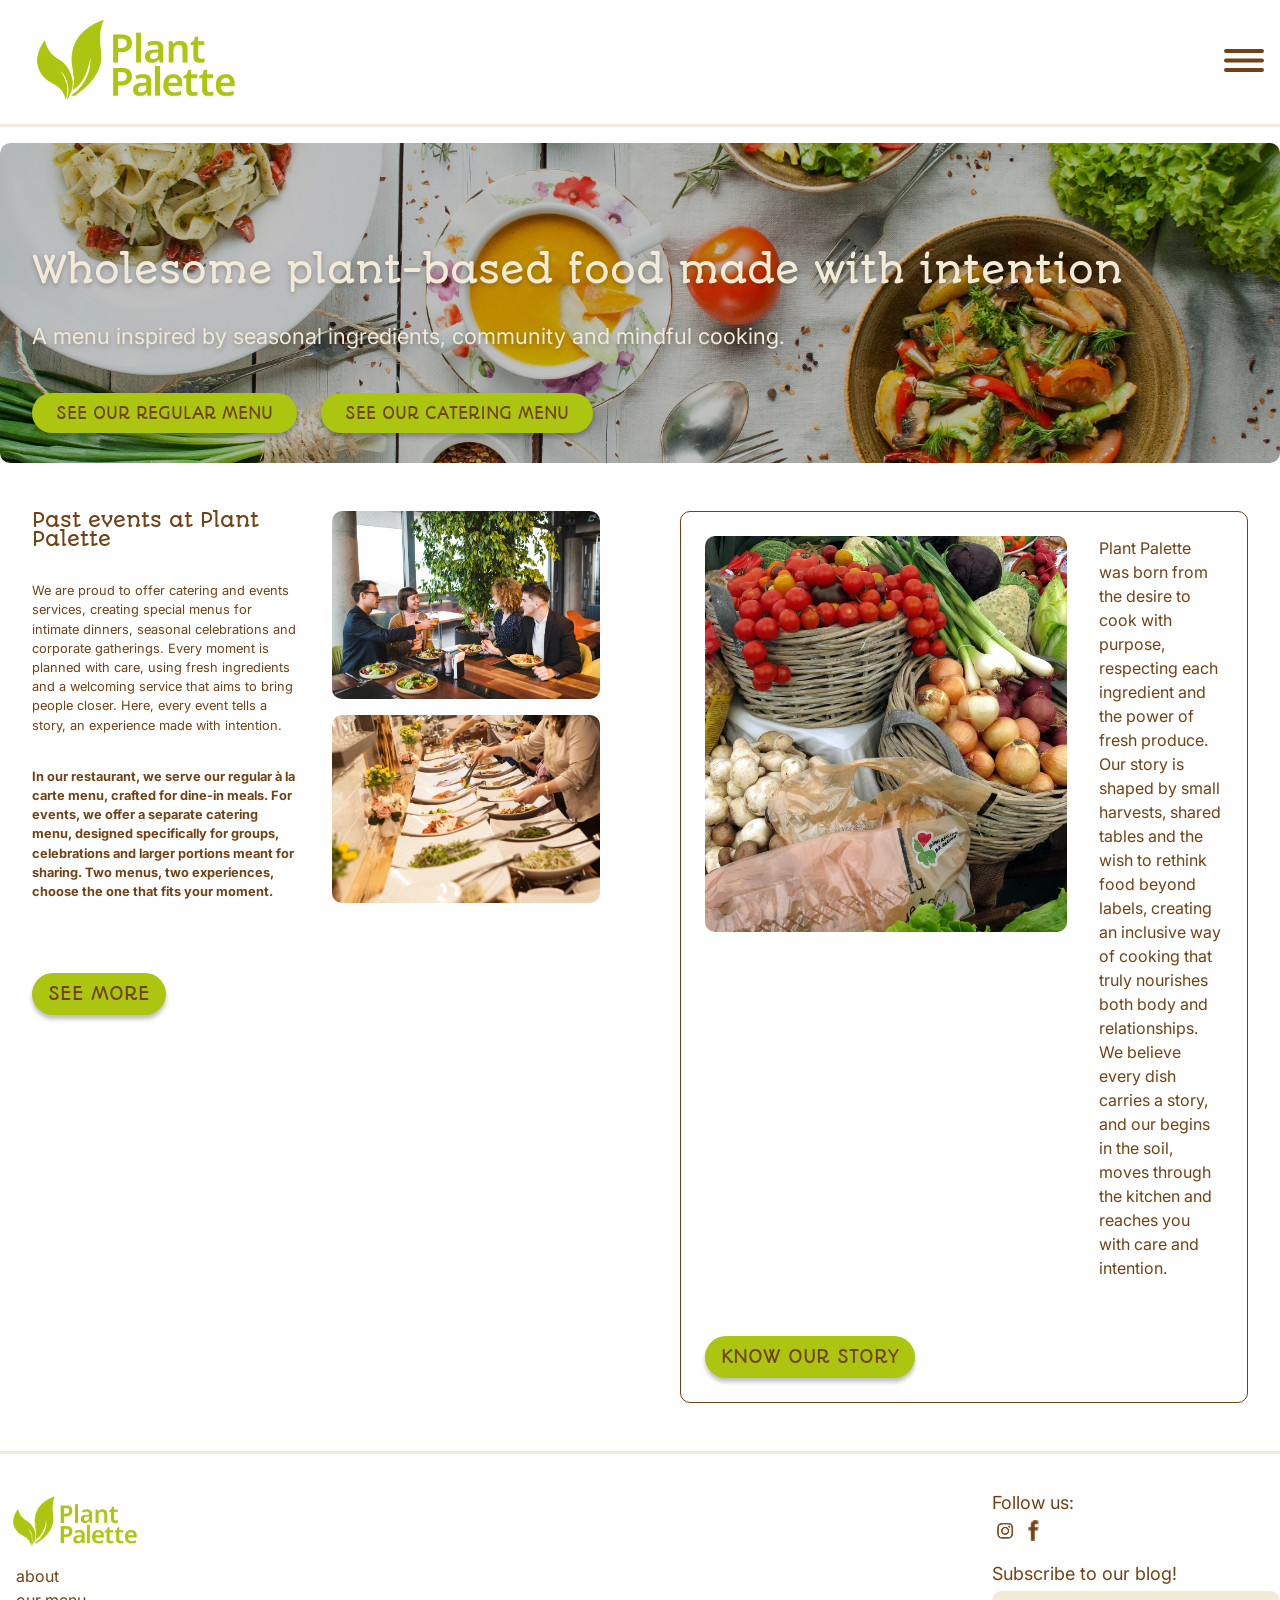
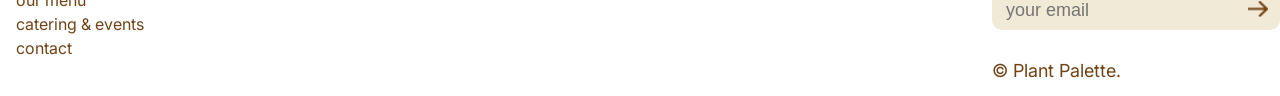
==== commit 7c6e0150: "events-about styling for desktop" ====
--- a/index.html
+++ b/index.html
@@ -83,10 +83,12 @@
      <!-- When I was doing the media query for tablet I had a tough moment to grid in 2 columns both, so I did a wrapper to join both in the same section and menage this -->
     <section class="events-about-wrapper">
     <section class="events-section">
+        <div class="events-text-wrapper">
         <h2>Past events at Plant Palette</h2>
         <!-- These paragraphs are exceptionally small (12px) -->
         <p class="events-text-regular">We are proud to offer catering and events services, creating special menus for intimate dinners, seasonal celebrations and corporate gatherings. Every moment is planned with care, using fresh ingredients and a welcoming service that aims to bring people closer. Here, every event tells a story, an experience made with intention.</p>
         <p class="events-text-bold">In our restaurant, we serve our regular à la carte menu, crafted for dine-in meals. For events, we offer a separate catering menu, designed specifically for groups, celebrations and larger portions meant for sharing. Two menus, two experiences, choose the one that fits your moment.</p>
+        </div>
 
         <!-- Images for Events Section -->
          <div class="events-images">
--- a/css/main.css
+++ b/css/main.css
@@ -714,7 +714,6 @@
 .event-gallery-image {
     width: 100%;
     border-radius: 10px; /* The corner radius I'm using the values that I have on Figma */
-    display: block;
     margin-bottom: 1rem; /* The space between the end of the image and the button */
 }
 
@@ -928,7 +927,7 @@
         --fs-h1: 1.5rem;
         --fs-h2: 1.2rem;
         --fs-h3: 1rem;
-        --fs-h4: 0.8rem;
+        --fs-h4: 1rem;
         --fs-body: 1.125rem;
         --fs-body-small: 0.8rem;
     }
@@ -996,4 +995,169 @@
         grid-column: 2;
         align-self: start;
     }
+
+    .about-text{
+        font-size: var(--fs-body-small);
+    }
+
+    /********************
+          MENU PAGE
+    *********************/
+    /* Adjusting icons in the same line */
+    .menu-icons-row {
+        display: flex;
+        flex-direction: row; /* to put them in a row */
+        gap: 1.5rem; /* space between each icon and their labels */
+    }
+
+    /* Adjusting the Cards */
+    .menu-cards {
+        display: grid; /* Creating the 2 columns with the same size for the cards section */
+        grid-template-columns: 1fr 1fr; 
+        gap: 0.5rem; 
+    }
+
+    .menu-card:nth-child(3),
+    .menu-card:nth-child(4) {
+        display: none; /* To hide Card 3 and 4 because they're not in my Figma design for tablet */
+    }
+
+    .menu-card { /* without this, the text comes to the left, so I did this to organize the box as a vertical rectangle with the image in the top, and the text below after the image */
+        display: flex; /* adjusting them in the same line */
+        flex-direction: column;
+        border-radius: 10px;
+    }
+
+    .menu-card-image-wrapper { /* The size of the image inside the card */
+        width: 100%;
+        height: 220px;
+        overflow: hidden;
+        border-radius: 10px;
+    }
+
+    .menu-card-image { /* fitting the images in the boxes properly */
+        width: 100%;
+        height: 100%;
+        object-fit: cover;
+    }
+
+    .menu-card-description{ /* Refining the spaces between text, and adjusting the font-size according which is more similar to Figma design */
+        margin-bottom: 1rem;
+        margin-top: 1rem;
+        line-height: 1.2;
+        font-size: var(--fs-body-small);
+    }
+
+    /****************************
+          CATERING & EVENTS PAGE
+    *****************************/
+    .catering-title{
+        font-size: var(--fs-h1); /* I think this way that I use to adjust the sizes or margin before is kind amateur but that's how I feel in Web Design honestly, so I prefer to follow in a way thats is easier to my understanding process than trying to challenging myself doing things in a risky way, and also I don't think this a moment to take risk */
+    }
+
+    .event-testimonials-image{
+        width: 100%; /* increasing the size of the image in testimonials to make more similar to the Figma Design */
+    }
+
+    .event-planning-text{
+        margin-bottom: 4rem; /* adjusting the space after this paragraph to push the buttons a little bit down */
+    }
+
+    /* Adjusting the size of the image and the sizes of the fonts and the space between these elements */
+    .gather-image{
+        width: 100%;
+        height: 300px;
+        object-fit: cover;
+    }
+
+    .gather-title{
+        font-size: var(--fs-h1);
+    }
+
+    .gather-text{
+        margin-bottom: 8rem;
+    }
+
+    .gather-cta{
+        font-size: var(--fs-body);
+    }
+
+/* DESKTOP */
+/* My tablet and desktop are kind similar to each other so the changes will be a little subtle, just some font-sizes, maybe margins, and some grid or flex to adjus the layout. But I don't would be a lot */
+@media (min-width: 1024px) {
+    /********************
+          HOME PAGE
+    *********************/
+    /* Adjusting manually the font sizes according what I have on Figma for Desktop */
+    .hero-content h1 {
+    font-size: 36px; /* I'm using px right now because I was so confusing with rem and I was barely seeing the difference properly. For tablet it was okay, but for desktop I was afradi to stay out of proporcional */
+    }
+
+    .hero-content p {
+    font-size: 22px;
+    }
+
+    .events-about-wrapper {
+        /* I did grid to make sure they'll be in two columns identically, where 1st is events on the left, and about on the right */
+        display: grid;
+        grid-template-columns: 1fr 1fr;
+        gap: 3rem; /* space between the 2 columns */
+        padding: 1.5rem 1rem; /* the space around the section (left, right, top, bottom */
+        align-items: start; /* to put columns to start in the begnning of the sections */
+    }
+
+    .events-section { /* This organizes the section in 2 equal columns to text goes to the left and images to the right */
+    display: grid;
+    grid-template-columns: 1fr 1fr; 
+    gap: 2rem; 
+    align-items: start; 
+    }
+
+    .events-text-wrapper { /* I did this wrapper to put all the text in the same "box" to adjusting them properly, baise without this one of the paragraphs were floating in the wrong spot */
+    display: flex;
+    flex-direction: column;
+    gap: 1rem;
+    }
+
+    .events-images { /* This puts the images one after another, not beside each other */
+    display: flex;
+    flex-direction: column;
+    gap: 1rem;
+    margin: 0; /* remove o margin-bottom do mobile */
+    }
+
+    .events-images img { /* I did the height manually according to what I have on Figma */
+    width: 100%; /* I tried the width same as my Figma but it was a lot of empty space between sections so I preferred to put 100% to fill the empty space and make things looks nicer even it's not exactly same as my Figma prototypes, because I just realizing doing this assignment that are 2 options: either I don't have the enough knowledge to make things exactly the same or the way that I did on Figma it's not what happens in the reality of the industry - at least was my first time in a foundation class, so I'm in the learning process still */
+    height: 188px; 
+    object-fit: cover;
+    border-radius: 10px;
+    }
+
+    .events-btn-wrapper {
+    text-align: left;
+    margin-top: 1rem;
+    }
+
+    .about-box { /* This is to create 2 columns on my box, to put the image in one side and the text in the other */
+    display: grid; 
+    grid-template-columns: 1fr 1fr; 
+    gap: 2rem; 
+    padding: 1.5rem; 
+    border-radius: 10px; 
+    }
+
+    .about-image {
+    /* The sizes was based on my Figma design */
+    width: 362px;
+    height: 396px; 
+    object-fit: cover; /* maintain the crop based on the sizes that I chose */
+    border-radius: 10px;
+    margin: 0; /* remove o margin-bottom do mobile */
+    }
+
+    .about-text {
+    font-size: 16px; 
+    line-height: 1.5;
+    margin-bottom: 1.5rem;
+    }
 }
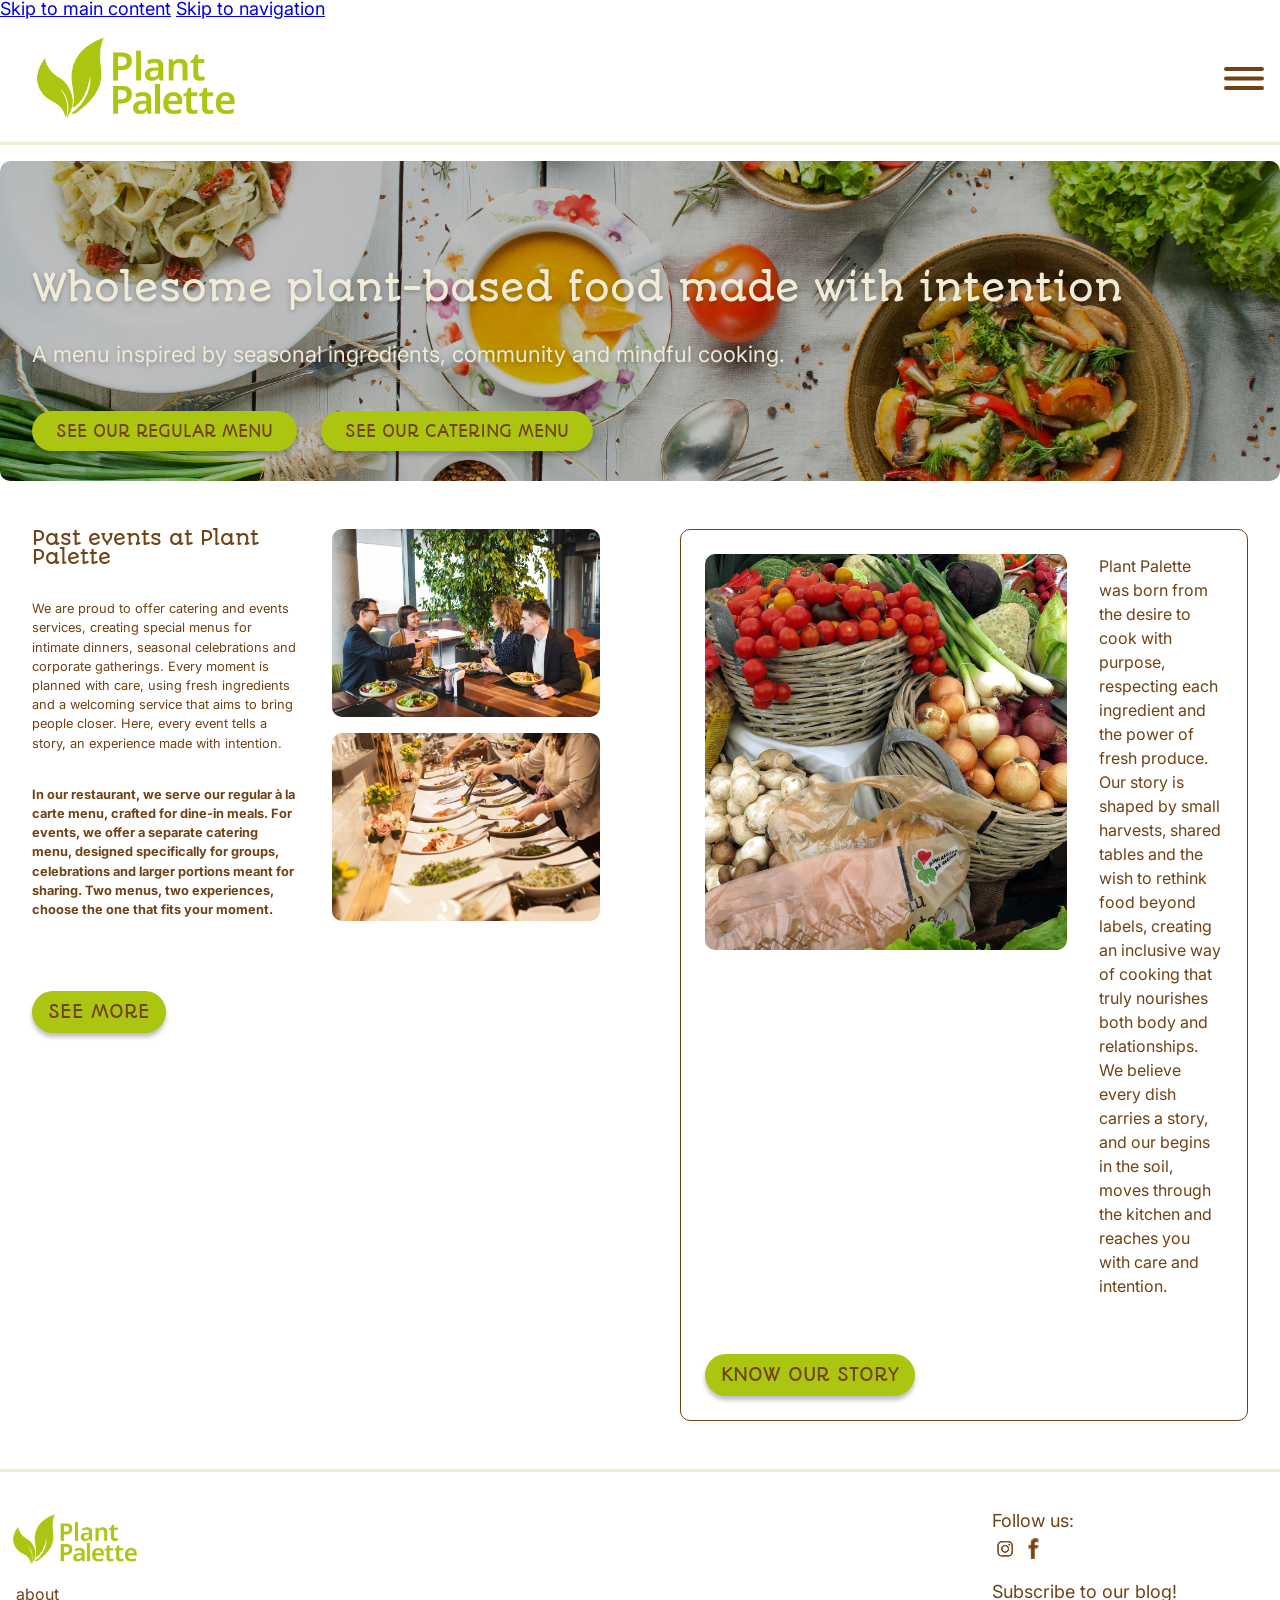
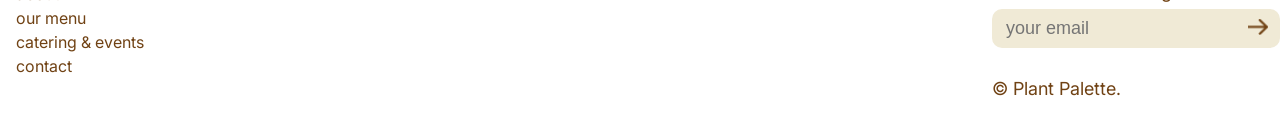
==== commit 2b03c80f: "Adding skip links, aria roles and schema to the home page" ====
--- a/index.html
+++ b/index.html
@@ -15,11 +15,14 @@
     <title>Home Page</title>
 </head>
 <body>
+    <!-- Adding Skip Links -->
+    <a href="#main-content" class="skip-link">Skip to main content</a>
+    <a href="#site-navigation" class="skip-link">Skip to navigation</a>
     <!-- HEADER
      LOGO + HAMBURGUER + LINE SECTION DIVIDER 
      -->
     <!-- Organazing the Header Menu for Mobile First wich is a Hamburguer Menu Icon to open the dropdown to the menu for mvoile, the icon I did on Figma as SVG as well the x-button to close the hambuguer -->
-    <header class="site-header"> <!-- This is the class for the whole header -->
+    <header class="site-header" role="banner"> <!-- This is the class for the whole header -->
         <!-- I didn't know how to create the dropdown for my hamburguer menu, so I asked AI and I was insecure because she said to use a checkbox, and then I search on Google other options using details and summary and other one using buttons and a href. I didn't know any either, and I tried the checkbox before and worked exatcly in the way that I wanted, so I keep it.
         What I understand was: it is a box to check something, but on CSS I'll gonna hide the checkbox to do not click on a box, and I gonna label the hamburguer to click and show the dropdown box, and label the "x" to close the dropdown, and I'll style the colour, corners, etc to look like more similar to mine.
         I'm not trying many things this time, what works for me in the way that I want, and if I am understanding the process, I will keep, I hope I would be safe. -->
@@ -41,7 +44,7 @@
         </div>
 
             <!-- MENU MOBILE -->
-             <nav class="mobile-nav">
+             <nav class="mobile-nav" id="site-navigation" role="navigation">
                 <!-- X ICON to close the dropdown that I opened using the hamburguer -->
                  <label for="dropdown-box" class="dropdown-close">
                     <img src="assets/icons/x-button.svg" alt="X Button to close the dropdown menu">
@@ -61,14 +64,30 @@
 
     <!-- HERO BANNER SECTION
      Image Hero + Overlay Black with Opacity + Text on the image + 2 buttons to go to menu page and catering page -->
-    <section class="hero">
+    <!-- Adding a main tag to put the id for the skiplink -->
+    <main id="main-content" role="main">
+        <!-- I didn't remember the schema that much, so I searched on the accessible-me assignment and on the website, and I asked AI which ones would be great to use, even though there is a "fake" restaurant/company -->
+        <article itemscope itemtype="https://schema.org/Organization">
+            <meta itemprop="name" content="Plant Palette">
+            <meta itemprop="url" content="https://www.plantpalette.com">
+            <meta itemprop="logo" content="assets/images/logo-plantpalette.png">
+            <meta itemprop="sameAs" content="https://www.instagram.com/">
+            <meta itemprop="sameAs" content="https://www.facebook.com/">
+        </article>
+
+        <article itemscope itemtype="https://schema.org/WebPage">
+            <meta itemprop="name" content="Plant Palette Home">
+            <meta itemprop="description" content="Wholesome plant-based food made with intention. Seasonal menus, catering services, and mindful cooking.">
+        </article>
+        
+    <section class="hero" role="region" aria-labelledby="hero-title"> <!-- role=region to identify  significant section of the page for important content and aria-labelledby is to give a name or a label to the text that I already have in another place of the page, like "look this is the title of the field that is written/shown by that ID" -->
         <!-- Image of the Hero -->
              <img src="assets/images/hero-home.jpg" alt="A white woden table fill of lots of healthy food bowl and salads and soup and some vegetables">
              
         <div class="hero-content">
     
             <!-- Text of the Hero -->
-            <h1>Wholesome plant-based food made with intention</h1>
+            <h1 id="hero-title">Wholesome plant-based food made with intention</h1>
             <p>A menu inspired by seasonal ingredients, community and mindful cooking.</p>
 
             <!-- Buttons of the Hero -->
@@ -82,9 +101,9 @@
     <!-- EVENTS + ABOUT SECTION -->
      <!-- When I was doing the media query for tablet I had a tough moment to grid in 2 columns both, so I did a wrapper to join both in the same section and menage this -->
     <section class="events-about-wrapper">
-    <section class="events-section">
+    <section class="events-section" role="region" aria-labelledby="events-title">
         <div class="events-text-wrapper">
-        <h2>Past events at Plant Palette</h2>
+        <h2 id="events-title">Past events at Plant Palette</h2>
         <!-- These paragraphs are exceptionally small (12px) -->
         <p class="events-text-regular">We are proud to offer catering and events services, creating special menus for intimate dinners, seasonal celebrations and corporate gatherings. Every moment is planned with care, using fresh ingredients and a welcoming service that aims to bring people closer. Here, every event tells a story, an experience made with intention.</p>
         <p class="events-text-bold">In our restaurant, we serve our regular à la carte menu, crafted for dine-in meals. For events, we offer a separate catering menu, designed specifically for groups, celebrations and larger portions meant for sharing. Two menus, two experiences, choose the one that fits your moment.</p>
@@ -104,7 +123,7 @@
 
     <!-- ABOUT SECTION -->
     <!-- There's no about page so the button that has in this section doesn't go anywhere, but this box is a "pretend" of a text to go to about if I had one -->
-    <section class="about-section">
+    <section class="about-section" role="region" aria-label="About Plant Palette"> <!-- I don't think this is ideal but I don't have a title/heading for this section so I chose to put aria-label than aria-labelledby -->
         <div class="about-box">
             <img src="assets/images/about-image.jpg" alt="Fresh vegetables in baskets and plastic bags" class="about-image">
 
@@ -114,9 +133,10 @@
         </div>
     </section>
     </section>
+    </main>
 
     <!-- FOOTER MENU -->
-    <footer class="footer">
+    <footer class="footer" role="contentinfo">
         <div class="footer-divider"></div> <!-- The line that I created to divide the sections -->
 
         <div class="footer-content">
--- a/css/main.css
+++ b/css/main.css
@@ -896,7 +896,7 @@
 .gather-text {
     font-size: var(--fs-body);
     color: var(--beige);
-    margin-bottom: 8rem; /* to adjust the space between the end of the paragraph to the begining of the cta */
+    margin-bottom: 7rem; /* to adjust the space between the end of the paragraph to the begining of the cta */
     text-shadow: 0 2px 5px rgba(0, 0, 0, 0.25); /* To put the drop shadow as I have on Figma, my values are Y = 2, Blur = 5 and Black opacity in 25% */
 }
 
@@ -1057,11 +1057,35 @@
 
     .event-testimonials-image{
         width: 100%; /* increasing the size of the image in testimonials to make more similar to the Figma Design */
+        height: 570px; /* same as my Figma */
+        object-fit: cover;
+        border-radius: 10px;
     }
 
     .event-planning-text{
         margin-bottom: 4rem; /* adjusting the space after this paragraph to push the buttons a little bit down */
     }
+
+
+    .event-testimonials {
+        height: 570px; /* same height of the image */
+    }
+
+    /* From here there were things that I figure it out on Desktop Media Query, so I just copied and pasted what it works better from there to here
+    Starting here */
+    .event-planning-btn1,
+    .event-planning-btn2 {
+    padding: 0.75rem 1rem; /* the size of the button */
+    line-height: 1; /* remove the extra space in the button */
+    white-space: nowrap; /* disable the broken line */
+    font-size: 16px;
+    }   
+
+    .event-testimonials-content{
+        background-color: transparent;
+    }
+    /* And finishing here
+    Which was basically the size of the beige box, the extra background-colour in the content (you're gonna see a massive explanation on Desktop Media Query in this part (becuse I did this on Desktop first) I "removed", I fixed some buttons weird layout and the size of the image according to the exact valu on Figma and I think it was it */
 
     /* Adjusting the size of the image and the sizes of the fonts and the space between these elements */
     .gather-image{
@@ -1081,6 +1105,7 @@
     .gather-cta{
         font-size: var(--fs-body);
     }
+}
 
 /* DESKTOP */
 /* My tablet and desktop are kind similar to each other so the changes will be a little subtle, just some font-sizes, maybe margins, and some grid or flex to adjus the layout. But I don't would be a lot */
@@ -1098,12 +1123,12 @@
     }
 
     .events-about-wrapper {
-        /* I did grid to make sure they'll be in two columns identically, where 1st is events on the left, and about on the right */
-        display: grid;
-        grid-template-columns: 1fr 1fr;
-        gap: 3rem; /* space between the 2 columns */
-        padding: 1.5rem 1rem; /* the space around the section (left, right, top, bottom */
-        align-items: start; /* to put columns to start in the begnning of the sections */
+    /* I did grid to make sure they'll be in two columns identically, where 1st is events on the left, and about on the right */
+    display: grid;
+    grid-template-columns: 1fr 1fr;
+    gap: 3rem; /* space between the 2 columns */
+    padding: 1.5rem 1rem; /* the space around the section (left, right, top, bottom */
+    align-items: start; /* to put columns to start in the begnning of the sections */
     }
 
     .events-section { /* This organizes the section in 2 equal columns to text goes to the left and images to the right */
@@ -1127,7 +1152,7 @@
     }
 
     .events-images img { /* I did the height manually according to what I have on Figma */
-    width: 100%; /* I tried the width same as my Figma but it was a lot of empty space between sections so I preferred to put 100% to fill the empty space and make things looks nicer even it's not exactly same as my Figma prototypes, because I just realizing doing this assignment that are 2 options: either I don't have the enough knowledge to make things exactly the same or the way that I did on Figma it's not what happens in the reality of the industry - at least was my first time in a foundation class, so I'm in the learning process still */
+    width: 100%; /* I tried the width same as my Figma but it was a lot of empty space between sections so I preferred to put 100% to fill the empty space and make things looks nicer even it's not exactly same as my Figma prototypes, because I just realized doing this assignment that are 2 options: either I don't have the enough knowledge to make things exactly the same or the way that I did on Figma it's not what happens in the reality of the industry - at least was my first time in a foundation class, so I'm in the learning process still */
     height: 188px; 
     object-fit: cover;
     border-radius: 10px;
@@ -1160,4 +1185,117 @@
     line-height: 1.5;
     margin-bottom: 1.5rem;
     }
+
+    /********************
+          MENU PAGE
+    *********************/
+    .menu-cards {
+    display: grid;
+    grid-template-columns: repeat(3, 1fr); /* 3 euqal columns */
+    gap: 2rem; /* the space between the cards */
+    max-width: 1200px; /* largura máxima para não ficar esticado demais */
+    margin: 0 auto; /* centraliza o grid na página */
+    padding: 1.5rem 1rem; /* respiro lateral */
+}
+
+    .menu-card:nth-child(3) { /* On tablet I hidden the 3rd card, so now I have to turn it back that's why I did flex because it was the display that I used before, my .menu-cards are flex above */
+    display: flex;
+}
+
+    .menu-card:nth-child(4) { /* To keep the 4th invisible */
+    display: none;
+}
+
+    .menu-section {
+    max-width: 1200px; /* To make the title start together to the cards */
+    margin: 0 auto; /* To put the title and icons strating same as the cards */
+    margin-top: 2rem; /* I did this to create some space for the smal "BOWL" word that I have after the hero image, because without this it was too together */
+}
+
+/**************************
+    CATERING & EVETS PAGE
+***************************/
+.catering-title{
+    font-size: 48px; /* I did manually to put the same size that I have on Figma because at this point rem's became so confusing to me */
+}
+
+.catering-intro{
+    font-size: 22px;
+}
+
+.catering-subtitle{
+    font-size: 32px;
+}
+
+.catering-option{
+    font-size: 22px;
+}
+
+.event-gallery {
+    max-width: 1382px; /* I just found this value in the Dev Mode on Figma by selecting my image */
+    margin: 0 auto; /* to center the image in the page */
+}
+
+.event-gallery-image {
+    width: 100%; /* to fill the container */
+    height: 490px; /* same as my Figma */
+    object-fit: cover; /* to crop in a tidy way */
+    border-radius: 10px; /* same as the conerner radius that I have in almost everything on my design */
+}
+
+.event-testimonials-content {
+    max-width: 570px; /* I just did the same value that I have for the image */
+    margin-left: auto; /* push far from the image */
+    margin-right: auto; /* maintain center */
+    padding: 3rem 0; /* some space which increase the size of the fonts aperently make things looks a little bit proporcional */
+    text-align: left; /* align to the left */
+    display: flex;
+    flex-direction: column;
+}
+
+.event-testimonials-title{
+    font-size: 32px;
+}
+
+.event-testimonials-text{
+    font-size: 16px;
+}
+
+.event-planning-title{
+    font-size: 22px;
+}
+
+.event-planning-text{
+    font-size: 16px;
+}
+
+.event-planning-btn1,
+.event-planning-btn2 {
+    padding: 0.75rem 1rem; /* the size of the button */
+    line-height: 1; /* remove the extra space in the button */
+    white-space: nowrap; /* disable the broken line */
+    font-size: 16px;
+}
+
+.event-testimonials-image {
+    width: 100%;
+    height: 570px; /* same as my Figma */
+    object-fit: cover;
+    border-radius: 10px;
+}
+
+.event-testimonials {
+    height: 570px; /* same height of the image */
+}
+
+.event-testimonials-content {
+    background-color: transparent;
+    /* - Text written in Portuguese and translated using Google Translate because it was a very specific line of reasoning that's too much for my level of English hahaha -
+    What happened here was the following:
+    I needed to do this on Mobile (.event-testimonials-content background-color: var(--beige);) because for some reason I don't know, my beige box wasn't ending where the text ended; the text kept going outside the beige box. So I had the idea to also put a beige box behind the text, even knowing that one box would overlap the other. It was the way I found to solve it, and since I did this a few days ago, I don't remember the reasoning exactly anymore, because there comes a point where I start trial and error, testing, and seeing what works. So, when I got to the Desktop Media Query part, there was a leftover bit of that beige as the background color of the content. So for the desktop, I tried a few things before adding a transparent background (which is what solved the problem), like making the background white, or setting its height to the same as the image (570px), but the only thing that worked was the transparent background, thank goodness lol. That's why I made that choice, just explaining my thought process. I hope it makes sense :) */
+}
+
+.gather-text{
+        margin-bottom: 10rem; /* adjusting manually the location of "make your reservation */
+    }
 }
